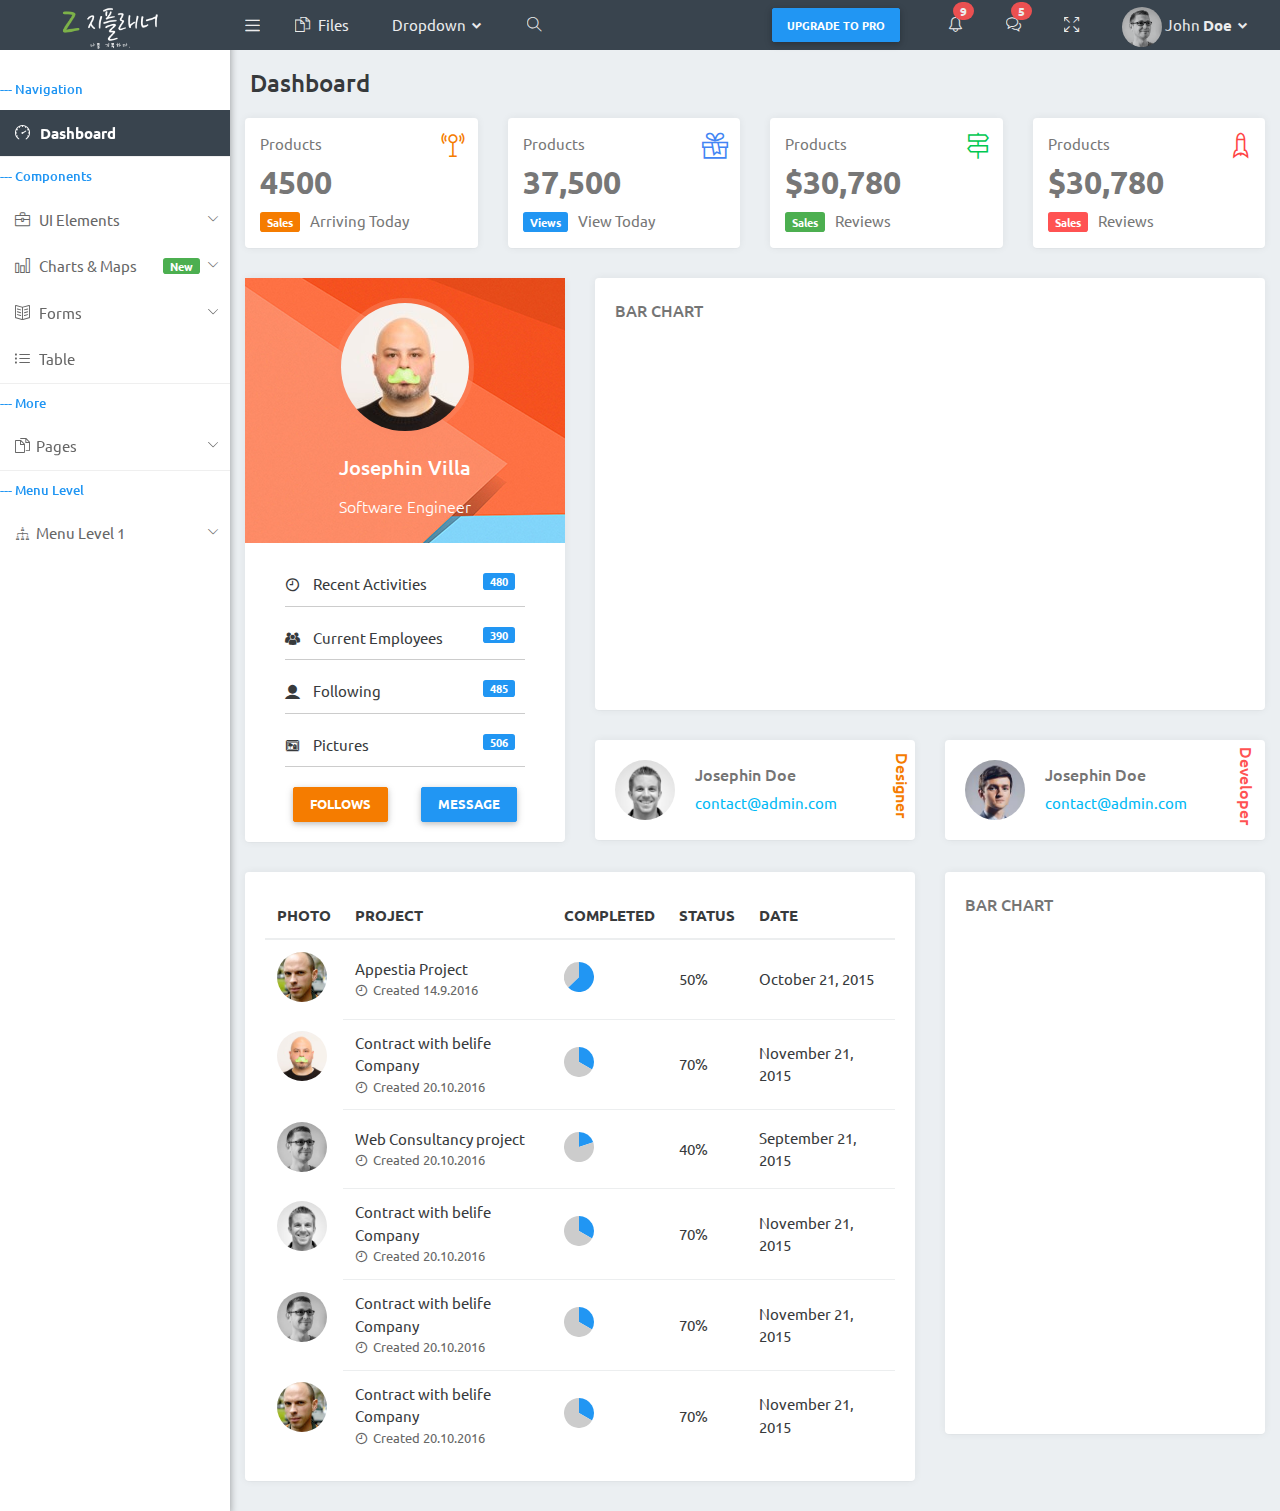
==== src/main/resources/templates/index.html @ 8bb3c3a3 "웹 템플릿 저장 및 자체 제작 로고 적용" ====
<!DOCTYPE html>
<html lang="en">

<head>
   <title>Z를래너</title>
   <!-- HTML5 Shim and Respond.js IE9 support of HTML5 elements and media queries -->
   <!-- WARNING: Respond.js doesn't work if you view the page via file:// -->
   <!--[if lt IE 9]>
     <script src="https://oss.maxcdn.com/libs/html5shiv/3.7.0/html5shiv.js"></script>
     <script src="https://oss.maxcdn.com/libs/respond.js/1.4.2/respond.min.js"></script>
     <![endif]-->

   <meta charset="utf-8">
   <meta http-equiv="X-UA-Compatible" content="IE=edge">
   <meta name="viewport" content="width=device-width, initial-scale=1, maximum-scale=1.0, user-scalable=no">
   <!-- Favicon icon -->
   <link rel="shortcut icon" href="assets/images/favicon.ico" type="image/x-icon">
   <link rel="icon" href="assets/images/favicon.ico" type="image/x-icon">

   <!-- Google font-->
   <link href="https://fonts.googleapis.com/css?family=Ubuntu:400,500,700" rel="stylesheet">

   <!-- themify -->
   <link rel="stylesheet" type="text/css" href="assets/icon/themify-icons/themify-icons.css">

   <!-- iconfont -->
   <link rel="stylesheet" type="text/css" href="assets/icon/icofont/css/icofont.css">

   <!-- simple line icon -->
   <link rel="stylesheet" type="text/css" href="assets/icon/simple-line-icons/css/simple-line-icons.css">

   <!-- Required Fremwork -->
   <link rel="stylesheet" type="text/css" href="assets/plugins/bootstrap/css/bootstrap.min.css">

   <!-- Chartlist chart css -->
   <link rel="stylesheet" href="assets/plugins/chartist/dist/chartist.css" type="text/css" media="all">

   <!-- Weather css -->
   <link href="assets/css/svg-weather.css" rel="stylesheet">


   <!-- Style.css -->
   <link rel="stylesheet" type="text/css" href="assets/css/main.css">

   <!-- Responsive.css-->
   <link rel="stylesheet" type="text/css" href="assets/css/responsive.css">

</head>

<body class="sidebar-mini fixed">
   <div class="loader-bg">
      <div class="loader-bar">
      </div>
   </div>
   <div class="wrapper">
      <!-- Navbar-->
      <header class="main-header-top hidden-print">
         <a href="index.html" class="logo"><img class="img-fluid able-logo" src="assets/images/logo_white.png" style="width:100px"alt="Theme-logo"></a>
         <nav class="navbar navbar-static-top">
            <!-- Sidebar toggle button-->
            <a href="#!" data-toggle="offcanvas" class="sidebar-toggle"></a>
            <ul class="top-nav lft-nav">
               <li>
                  <a href="#!" data-toggle="dropdown" role="button" aria-haspopup="true" aria-expanded="false" class="dropdown-toggle drop icon-circle drop-image">
                     <i class="ti-files"> </i><span> Files</span>
                  </a>
               </li>               
               <li class="dropdown">
                  <a href="#!" data-toggle="dropdown" role="button" aria-haspopup="true" aria-expanded="false" class="dropdown-toggle drop icon-circle drop-image">
                     <span>Dropdown </span><i class=" icofont icofont-simple-down"></i>
                  </a>
                  <ul class="dropdown-menu settings-menu">
                     <li><a href="#">List item 1</a></li>
                     <li><a href="#">List item 2</a></li>
                     <li><a href="#">List item 3</a></li>
                     <li><a href="#">List item 4</a></li>
                     <li><a href="#">List item 5</a></li>
                  </ul>
               </li>
               <li class="dropdown pc-rheader-submenu message-notification search-toggle">
                  <a href="#!" id="morphsearch-search" class="drop icon-circle txt-white">
                     <i class="ti-search"></i>
                  </a>
               </li>
            </ul>
            <!-- Navbar Right Menu-->
            <div class="navbar-custom-menu f-right">
              <div class="upgrade-button">
                <a href="#" class="icon-circle txt-white btn btn-sm btn-primary upgrade-button">
                    <span>Upgrade To Pro</span>
                </a>
              </div>

               <ul class="top-nav">
                  <!--Notification Menu-->
                    
                  <li class="dropdown notification-menu">
                     <a href="#!" data-toggle="dropdown" aria-expanded="false" class="dropdown-toggle">
                        <i class="icon-bell"></i>
                        <span class="badge badge-danger header-badge">9</span>
                     </a>
                     <ul class="dropdown-menu">
                        <li class="not-head">You have <b class="text-primary">4</b> new notifications.</li>
                        <li class="bell-notification">
                           <a href="javascript:;" class="media">
                              <span class="media-left media-icon">
                    <img class="img-circle" src="assets/images/avatar-1.png" alt="User Image">
                  </span>
                              <div class="media-body"><span class="block">Lisa sent you a mail</span><span class="text-muted block-time">2min ago</span></div>
                           </a>
                        </li>
                        <li class="bell-notification">
                           <a href="javascript:;" class="media">
                              <span class="media-left media-icon">
                    <img class="img-circle" src="assets/images/avatar-2.png" alt="User Image">
                  </span>
                              <div class="media-body"><span class="block">Server Not Working</span><span class="text-muted block-time">20min ago</span></div>
                           </a>
                        </li>
                        <li class="bell-notification">
                           <a href="javascript:;" class="media"><span class="media-left media-icon">
                    <img class="img-circle" src="assets/images/avatar-3.png" alt="User Image">
                  </span>
                                    <div class="media-body"><span class="block">Transaction xyz complete</span><span class="text-muted block-time">3 hours ago</span></div></a>
                        </li>
                        <li class="not-footer">
                           <a href="#!">See all notifications.</a>
                        </li>
                     </ul>
                  </li>
                  <!-- chat dropdown -->
                  <li class="pc-rheader-submenu ">
                     <a href="#!" class="drop icon-circle displayChatbox">
                        <i class="icon-bubbles"></i>
                        <span class="badge badge-danger header-badge">5</span>
                     </a>

                  </li>
                  <!-- window screen -->
                  <li class="pc-rheader-submenu">
                     <a href="#!" class="drop icon-circle" onclick="javascript:toggleFullScreen()">
                        <i class="icon-size-fullscreen"></i>
                     </a>

                  </li>
                  <!-- User Menu-->
                  <li class="dropdown">
                     <a href="#!" data-toggle="dropdown" role="button" aria-haspopup="true" aria-expanded="false" class="dropdown-toggle drop icon-circle drop-image">
                        <span><img class="img-circle " src="assets/images/avatar-1.png" style="width:40px;" alt="User Image"></span>
                        <span>John <b>Doe</b> <i class=" icofont icofont-simple-down"></i></span>

                     </a>
                     <ul class="dropdown-menu settings-menu">
                        <li><a href="#!"><i class="icon-settings"></i> Settings</a></li>
                        <li><a href="#"><i class="icon-user"></i> Profile</a></li>
                        <li><a href="#"><i class="icon-envelope-open"></i> My Messages</a></li>
                        <li class="p-0">
                           <div class="dropdown-divider m-0"></div>
                        </li>
                        <li><a href="#"><i class="icon-lock"></i> Lock Screen</a></li>
                        <li><a href="login1.html"><i class="icon-logout"></i> Logout</a></li>

                     </ul>
                  </li>
               </ul>

               <!-- search -->
               <div id="morphsearch" class="morphsearch">
                  <form class="morphsearch-form">

                     <input class="morphsearch-input" type="search" placeholder="Search..." />

                     <button class="morphsearch-submit" type="submit">Search</button>

                  </form>
                  <div class="morphsearch-content">
                     <div class="dummy-column">
                        <h2>People</h2>
                        <a class="dummy-media-object" href="#!">
                           <img class="round" src="http://0.gravatar.com/avatar/81b58502541f9445253f30497e53c280?s=50&d=identicon&r=G" alt="Sara Soueidan" />
                           <h3>Sara Soueidan</h3>
                        </a>

                        <a class="dummy-media-object" href="#!">
                           <img class="round" src="http://1.gravatar.com/avatar/9bc7250110c667cd35c0826059b81b75?s=50&d=identicon&r=G" alt="Shaun Dona" />
                           <h3>Shaun Dona</h3>
                        </a>
                     </div>
                     <div class="dummy-column">
                        <h2>Popular</h2>
                        <a class="dummy-media-object" href="#!">
                           <img src="assets/images/avatar-1.png" alt="PagePreloadingEffect" />
                           <h3>Page Preloading Effect</h3>
                        </a>

                        <a class="dummy-media-object" href="#!">
                           <img src="assets/images/avatar-1.png" alt="DraggableDualViewSlideshow" />
                           <h3>Draggable Dual-View Slideshow</h3>
                        </a>
                     </div>
                     <div class="dummy-column">
                        <h2>Recent</h2>
                        <a class="dummy-media-object" href="#!">
                           <img src="assets/images/avatar-1.png" alt="TooltipStylesInspiration" />
                           <h3>Tooltip Styles Inspiration</h3>
                        </a>
                        <a class="dummy-media-object" href="#!">
                           <img src="assets/images/avatar-1.png" alt="NotificationStyles" />
                           <h3>Notification Styles Inspiration</h3>
                        </a>
                     </div>
                  </div>
                  <!-- /morphsearch-content -->
                  <span class="morphsearch-close"><i class="icofont icofont-search-alt-1"></i></span>
               </div>
               <!-- search end -->
            </div>
         </nav>
      </header>
      <!-- Side-Nav-->
      <aside class="main-sidebar hidden-print ">
         <section class="sidebar" id="sidebar-scroll">
            <!-- Sidebar Menu-->
            <ul class="sidebar-menu">
                <li class="nav-level">--- Navigation</li>
                <li class="active treeview">
                    <a class="waves-effect waves-dark" href="index.html">
                        <i class="icon-speedometer"></i><span> Dashboard</span>
                    </a>                
                </li>
                <li class="nav-level">--- Components</li>
                <li class="treeview"><a class="waves-effect waves-dark" href="#!"><i class="icon-briefcase"></i><span> UI Elements</span><i class="icon-arrow-down"></i></a>
                    <ul class="treeview-menu">
                        <li><a class="waves-effect waves-dark" href="accordion.html"><i class="icon-arrow-right"></i> Accordion</a></li>
                        <li><a class="waves-effect waves-dark" href="button.html"><i class="icon-arrow-right"></i> Button</a></li>
                        <li><a class="waves-effect waves-dark" href="label-badge.html"><i class="icon-arrow-right"></i> Label Badge</a></li>
                        <li><a class="waves-effect waves-dark" href="bootstrap-ui.html"><i class="icon-arrow-right"></i> Grid system</a></li>
                        <li><a class="waves-effect waves-dark" href="box-shadow.html"><i class="icon-arrow-right"></i> Box Shadow</a></li>
                        <li><a class="waves-effect waves-dark" href="color.html"><i class="icon-arrow-right"></i> Color</a></li>
                        <li><a class="waves-effect waves-dark" href="light-box.html"><i class="icon-arrow-right"></i> Light Box</a></li>
                        <li><a class="waves-effect waves-dark" href="notification.html"><i class="icon-arrow-right"></i> Notification</a></li>
                        <li><a class="waves-effect waves-dark" href="panels-wells.html"><i class="icon-arrow-right"></i> Panels-Wells</a></li>
                        <li><a class="waves-effect waves-dark" href="tabs.html"><i class="icon-arrow-right"></i> Tabs</a></li>
                        <li><a class="waves-effect waves-dark" href="tooltips.html"><i class="icon-arrow-right"></i> Tooltips</a></li>
                        <li><a class="waves-effect waves-dark" href="typography.html"><i class="icon-arrow-right"></i> Typography</a></li>
                    </ul>
                </li>

                <li class="treeview"><a class="waves-effect waves-dark" href="#!"><i class="icon-chart"></i><span> Charts &amp; Maps</span><span class="label label-success menu-caption">New</span><i class="icon-arrow-down"></i></a>
                    <ul class="treeview-menu">
                        <li><a class="waves-effect waves-dark" href="float-chart.html"><i class="icon-arrow-right"></i> Float Charts</a></li>
                        <li><a class="waves-effect waves-dark" href="morris-chart.html"><i class="icon-arrow-right"></i> Morris Charts</a></li>
                    </ul>
                </li>

                <li class="treeview"><a class="waves-effect waves-dark" href="#!"><i class="icon-book-open"></i><span> Forms</span><i class="icon-arrow-down"></i></a>
                    <ul class="treeview-menu">
                        <li><a class="waves-effect waves-dark" href="form-elements-bootstrap.html"><i class="icon-arrow-right"></i> Form Elements Bootstrap</a></li>
                        
                        <li><a class="waves-effect waves-dark" href="form-elements-advance.html"><i class="icon-arrow-right"></i> Form Elements Advance</a></li>
                    </ul>
                </li>
                
                <li class="treeview">
                    <a class="waves-effect waves-dark" href="basic-table.html">
                        <i class="icon-list"></i><span> Table</span>
                    </a>                
                </li>


                <li class="nav-level">--- More</li>

                <li class="treeview"><a class="waves-effect waves-dark" href="#!"><i class="icon-docs"></i><span>Pages</span><i class="icon-arrow-down"></i></a>
                    <ul class="treeview-menu">
                        <li class="treeview"><a href="#!"><i class="icon-arrow-right"></i><span> Authentication</span><i class="icon-arrow-down"></i></a>
                            <ul class="treeview-menu">
                                <li><a class="waves-effect waves-dark" href="register1.html" target="_blank"><i class="icon-arrow-right"></i> Register 1</a></li>
                                
                                <li><a class="waves-effect waves-dark" href="login1.html" target="_blank"><i class="icon-arrow-right"></i><span> Login 1</span></a></li>
                                <li><a class="waves-effect waves-dark" href="forgot-password.html" target="_blank"><i class="icon-arrow-right"></i><span> Forgot Password</span></a></li>
                                
                            </ul>
                        </li>
                        
                        <li><a class="waves-effect waves-dark" href="404.html" target="_blank"><i class="icon-arrow-right"></i> Error 404</a></li>
                        <li><a class="waves-effect waves-dark" href="sample-page.html"><i class="icon-arrow-right"></i> Sample Page</a></li>
                        
                    </ul>
                </li>


                <li class="nav-level">--- Menu Level</li>

                <li class="treeview"><a class="waves-effect waves-dark" href="#!"><i class="icofont icofont-company"></i><span>Menu Level 1</span><i class="icon-arrow-down"></i></a>
                    <ul class="treeview-menu">
                        <li>
                            <a class="waves-effect waves-dark" href="#!">
                                <i class="icon-arrow-right"></i>
                                Level Two
                            </a>
                        </li>
                        <li class="treeview">
                            <a class="waves-effect waves-dark" href="#!">
                                <i class="icon-arrow-right"></i>
                                <span>Level Two</span>
                                <i class="icon-arrow-down"></i>
                            </a>
                            <ul class="treeview-menu">
                                <li>
                                    <a class="waves-effect waves-dark" href="#!">
                                        <i class="icon-arrow-right"></i>
                                        Level Three
                                    </a>
                                </li>
                                <li>
                                    <a class="waves-effect waves-dark" href="#!">
                                        <i class="icon-arrow-right"></i>
                                        <span>Level Three</span>
                                        <i class="icon-arrow-down"></i>
                                    </a>
                                    <ul class="treeview-menu">
                                        <li>
                                            <a class="waves-effect waves-dark" href="#!">
                                                <i class="icon-arrow-right"></i>
                                                Level Four
                                            </a>
                                        </li>
                                        <li>
                                            <a class="waves-effect waves-dark" href="#!">
                                                <i class="icon-arrow-right"></i>
                                                Level Four
                                            </a>
                                        </li>
                                    </ul>
                                </li>
                            </ul>
                        </li>
                    </ul>
                </li>
            </ul>
         </section>
      </aside>
      <!-- Sidebar chat start -->
      <div id="sidebar" class="p-fixed header-users showChat">
         <div class="had-container">
            <div class="card card_main header-users-main">
               <div class="card-content user-box">
                  <div class="md-group-add-on p-20">
                     <span class="md-add-on">
                                    <i class="icofont icofont-search-alt-2 chat-search"></i>
                                 </span>
                     <div class="md-input-wrapper">
                        <input type="text" class="md-form-control" name="username" id="search-friends">
                        <label>Search</label>
                     </div>

                  </div>
                  <div class="media friendlist-main">

                     <h6>Friend List</h6>

                  </div>
                  <div class="main-friend-list">
                     <div class="media friendlist-box" data-id="1" data-status="online" data-username="Josephin Doe" data-toggle="tooltip" data-placement="left" title="Josephin Doe">

                        <a class="media-left" href="#!">
                           <img class="media-object img-circle" src="assets/images/avatar-1.png" alt="Generic placeholder image">
                           <div class="live-status bg-success"></div>
                        </a>
                        <div class="media-body">
                           <div class="friend-header">Josephin Doe</div>
                           <span>20min ago</span>
                        </div>
                     </div>
                     <div class="media friendlist-box" data-id="3" data-status="online" data-username="Alice" data-toggle="tooltip" data-placement="left" title="Alice">
                        <a class="media-left" href="#!">
                           <img class="media-object img-circle" src="assets/images/avatar-2.png" alt="Generic placeholder image">
                           <div class="live-status bg-success"></div>
                        </a>
                        <div class="media-body">
                           <div class="friend-header">Alice</div>
                           <span>1 hour ago</span>
                        </div>
                     </div>
                     <div class="media friendlist-box" data-id="7" data-status="offline" data-username="Michael Scofield" data-toggle="tooltip" data-placement="left" title="Michael Scofield">
                        <a class="media-left" href="#!">
                           <img class="media-object img-circle" src="assets/images/avatar-3.png" alt="Generic placeholder image">
                           <div class="live-status bg-danger"></div>
                        </a>
                        <div class="media-body">
                           <div class="friend-header">Michael Scofield</div>
                           <span>3 hours ago</span>
                        </div>
                     </div>
                     <div class="media friendlist-box" data-id="5" data-status="online" data-username="Irina Shayk" data-toggle="tooltip" data-placement="left" title="Irina Shayk">
                        <a class="media-left" href="#!">
                           <img class="media-object img-circle" src="assets/images/avatar-4.png" alt="Generic placeholder image">
                           <div class="live-status bg-success"></div>
                        </a>
                        <div class="media-body">
                           <div class="friend-header">Irina Shayk</div>
                           <span>1 day ago</span>
                        </div>
                     </div>
                     <div class="media friendlist-box" data-id="6" data-status="offline" data-username="Sara Tancredi" data-toggle="tooltip" data-placement="left" title="Sara Tancredi">
                        <a class="media-left" href="#!">
                           <img class="media-object img-circle" src="assets/images/avatar-5.png" alt="Generic placeholder image">
                           <div class="live-status bg-danger"></div>
                        </a>
                        <div class="media-body">
                           <div class="friend-header">Sara Tancredi</div>
                           <span>2 days ago</span>
                        </div>
                     </div>
                     <div class="media friendlist-box" data-id="1" data-status="online" data-username="Josephin Doe" data-toggle="tooltip" data-placement="left" title="Josephin Doe">
                        <a class="media-left" href="#!">
                           <img class="media-object img-circle" src="assets/images/avatar-1.png" alt="Generic placeholder image">
                           <div class="live-status bg-success"></div>
                        </a>
                        <div class="media-body">
                           <div class="friend-header">Josephin Doe</div>
                           <span>20min ago</span>
                        </div>
                     </div>
                     <div class="media friendlist-box" data-id="3" data-status="online" data-username="Alice" data-toggle="tooltip" data-placement="left" title="Alice">
                        <a class="media-left" href="#!">
                           <img class="media-object img-circle" src="assets/images/avatar-2.png" alt="Generic placeholder image">
                           <div class="live-status bg-success"></div>
                        </a>
                        <div class="media-body">
                           <div class="friend-header">Alice</div>
                           <span>1 hour ago</span>
                        </div>
                     </div>
                     <div class="media friendlist-box" data-id="1" data-status="online" data-username="Josephin Doe" data-toggle="tooltip" data-placement="left" title="Josephin Doe">

                        <a class="media-left" href="#!">
                           <img class="media-object img-circle" src="assets/images/avatar-1.png" alt="Generic placeholder image">
                           <div class="live-status bg-success"></div>
                        </a>
                        <div class="media-body">
                           <div class="friend-header">Josephin Doe</div>
                           <span>20min ago</span>
                        </div>
                     </div>
                     <div class="media friendlist-box" data-id="3" data-status="online" data-username="Alice" data-toggle="tooltip" data-placement="left" title="Alice">
                        <a class="media-left" href="#!">
                           <img class="media-object img-circle" src="assets/images/avatar-2.png" alt="Generic placeholder image">
                           <div class="live-status bg-success"></div>
                        </a>
                        <div class="media-body">
                           <div class="friend-header">Alice</div>
                           <span>1 hour ago</span>
                        </div>
                     </div>
                     <div class="media friendlist-box" data-id="1" data-status="online" data-username="Josephin Doe" data-toggle="tooltip" data-placement="left" title="Josephin Doe">

                        <a class="media-left" href="#!">
                           <img class="media-object img-circle" src="assets/images/avatar-1.png" alt="Generic placeholder image">
                           <div class="live-status bg-success"></div>
                        </a>
                        <div class="media-body">
                           <div class="friend-header">Josephin Doe</div>
                           <span>20min ago</span>
                        </div>
                     </div>
                     <div class="media friendlist-box" data-id="3" data-status="online" data-username="Alice" data-toggle="tooltip" data-placement="left" title="Alice">
                        <a class="media-left" href="#!">
                           <img class="media-object img-circle" src="assets/images/avatar-2.png" alt="Generic placeholder image">
                           <div class="live-status bg-success"></div>
                        </a>
                        <div class="media-body">
                           <div class="friend-header">Alice</div>
                           <span>1 hour ago</span>
                        </div>
                     </div>
                     <div class="media friendlist-box" data-id="1" data-status="online" data-username="Josephin Doe" data-toggle="tooltip" data-placement="left" title="Josephin Doe">

                        <a class="media-left" href="#!">
                           <img class="media-object img-circle" src="assets/images/avatar-1.png" alt="Generic placeholder image">
                           <div class="live-status bg-success"></div>
                        </a>
                        <div class="media-body">
                           <div class="friend-header">Josephin Doe</div>
                           <span>20min ago</span>
                        </div>
                     </div>
                     <div class="media friendlist-box" data-id="1" data-status="online" data-username="Josephin Doe" data-toggle="tooltip" data-placement="left" title="Josephin Doe">

                        <a class="media-left" href="#!">
                           <img class="media-object img-circle" src="assets/images/avatar-1.png" alt="Generic placeholder image">
                           <div class="live-status bg-success"></div>
                        </a>
                        <div class="media-body">
                           <div class="friend-header">Josephin Doe</div>
                           <span>20min ago</span>
                        </div>
                     </div>
                     <div class="media friendlist-box" data-id="1" data-status="online" data-username="Josephin Doe" data-toggle="tooltip" data-placement="left" title="Josephin Doe">

                        <a class="media-left" href="#!">
                           <img class="media-object img-circle" src="assets/images/avatar-1.png" alt="Generic placeholder image">
                           <div class="live-status bg-success"></div>
                        </a>
                        <div class="media-body">
                           <div class="friend-header">Josephin Doe</div>
                           <span>20min ago</span>
                        </div>
                     </div>
                     <div class="media friendlist-box" data-id="1" data-status="online" data-username="Josephin Doe" data-toggle="tooltip" data-placement="left" title="Josephin Doe">

                        <a class="media-left" href="#!">
                           <img class="media-object img-circle" src="assets/images/avatar-1.png" alt="Generic placeholder image">
                           <div class="live-status bg-success"></div>
                        </a>
                        <div class="media-body">
                           <div class="friend-header">Josephin Doe</div>
                           <span>20min ago</span>
                        </div>
                     </div>
                  </div>
               </div>
            </div>
         </div>

      </div>
      <div class="showChat_inner">
         <div class="media chat-inner-header">
            <a class="back_chatBox">
               <i class="icofont icofont-rounded-left"></i> Josephin Doe
            </a>
         </div>
         <div class="media chat-messages">
            <a class="media-left photo-table" href="#!">
               <img class="media-object img-circle m-t-5" src="assets/images/avatar-1.png" alt="Generic placeholder image">
               <div class="live-status bg-success"></div>
            </a>
            <div class="media-body chat-menu-content">
               <div class="">
                  <p class="chat-cont">I'm just looking around. Will you tell me something about yourself?</p>
                  <p class="chat-time">8:20 a.m.</p>
               </div>
            </div>
         </div>
         <div class="media chat-messages">
            <div class="media-body chat-menu-reply">
               <div class="">
                  <p class="chat-cont">I'm just looking around. Will you tell me something about yourself?</p>
                  <p class="chat-time">8:20 a.m.</p>
               </div>
            </div>
            <div class="media-right photo-table">
               <a href="#!">
                  <img class="media-object img-circle m-t-5" src="assets/images/avatar-2.png" alt="Generic placeholder image">
                  <div class="live-status bg-success"></div>
               </a>
            </div>
         </div>
         <div class="media chat-reply-box">
            <div class="md-input-wrapper">
               <input type="text" class="md-form-control" id="inputEmail" name="inputEmail">
               <label>Share your thoughts</label>
               <span class="highlight"></span>
               <span class="bar"></span> <button type="button" class="chat-send waves-effect waves-light">
                     <i class="icofont icofont-location-arrow f-20 "></i>
                 </button>

               <button type="button" class="chat-send waves-effect waves-light">
                    <i class="icofont icofont-location-arrow f-20 "></i>
                </button>
            </div>

         </div>
      </div>
      <!-- Sidebar chat end-->
      <div class="content-wrapper">
         <!-- Container-fluid starts -->
         <!-- Main content starts -->
         <div class="container-fluid">
            <div class="row">
               <div class="main-header">
                  <h4>Dashboard</h4>
               </div>
            </div>
            <!-- 4-blocks row start -->
            <div class="row dashboard-header">
               <div class="col-lg-3 col-md-6">
                  <div class="card dashboard-product">
                     <span>Products</span>
                     <h2 class="dashboard-total-products">4500</h2>
                     <span class="label label-warning">Sales</span>Arriving Today
                     <div class="side-box">
                        <i class="ti-signal text-warning-color"></i>
                     </div>
                  </div>
               </div>
               <div class="col-lg-3 col-md-6">
                  <div class="card dashboard-product">
                     <span>Products</span>
                     <h2 class="dashboard-total-products">37,500</h2>
                     <span class="label label-primary">Views</span>View Today
                     <div class="side-box ">
                        <i class="ti-gift text-primary-color"></i>
                     </div>
                  </div>
               </div>
               <div class="col-lg-3 col-md-6">
                  <div class="card dashboard-product">
                     <span>Products</span>
                     <h2 class="dashboard-total-products">$<span>30,780</span></h2>
                     <span class="label label-success">Sales</span>Reviews
                     <div class="side-box">
                        <i class="ti-direction-alt text-success-color"></i>
                     </div>
                  </div>
               </div>
               <div class="col-lg-3 col-md-6">
                  <div class="card dashboard-product">
                     <span>Products</span>
                     <h2 class="dashboard-total-products">$<span>30,780</span></h2>
                     <span class="label label-danger">Sales</span>Reviews
                     <div class="side-box">
                        <i class="ti-rocket text-danger-color"></i>
                     </div>
                  </div>
               </div>
            </div>
            <!-- 4-blocks row end -->

            <!-- 1-3-block row start -->
            <div class="row">
               <div class="col-lg-4">
                  <div class="card">
                     <div class="user-block-2">
                        <img class="img-fluid" src="assets/images/widget/user-1.png" alt="user-header">
                        <h5>Josephin Villa</h5>
                        <h6>Software Engineer</h6>
                     </div>
                     <div class="card-block">
                        <div class="user-block-2-activities">
                           <div class="user-block-2-active">
                              <i class="icofont icofont-clock-time"></i> Recent Activities
                              <label class="label label-primary">480</label>
                           </div>
                        </div>
                        <div class="user-block-2-activities">
                           <div class="user-block-2-active">
                              <i class="icofont icofont-users"></i> Current Employees
                              <label class="label label-primary">390</label>
                           </div>
                        </div>

                        <div class="user-block-2-activities">
                           <div class="user-block-2-active">
                              <i class="icofont icofont-ui-user"></i> Following
                              <label class="label label-primary">485</label>
                           </div>

                        </div>
                        <div class="user-block-2-activities">
                           <div class="user-block-2-active">
                              <i class="icofont icofont-picture"></i> Pictures
                              <label class="label label-primary">506</label>
                           </div>
                        </div>
                        <div class="text-center">
                           <button type="button" class="btn btn-warning waves-effect waves-light text-uppercase m-r-30">
                                    Follows
                                </button>
                           <button type="button" class="btn btn-primary waves-effect waves-light text-uppercase">
                                    Message
                                </button>
                        </div>
                     </div>
                  </div>
               </div>
               <div class="col-lg-8">
                  <div class="card">
                     <div class="card-header">
                        <h5 class="card-header-text">Bar chart</h5>
                     </div>
                     <div class="card-block">
                        <div id="barchart" style="min-width: 250px; height: 330px; margin: 0 auto"></div>
                     </div>
                  </div>
               </div>
               <div class="col-xl-4 col-lg-12 grid-item">
                  <div class="card">
                     <div class="card-block horizontal-card-img d-flex">
                        <img class="media-object img-circle" src="assets/images/avatar-3.png" alt="Generic placeholder image">
                        <div class="d-inlineblock  p-l-20">
                          <h6>Josephin Doe</h6>
                          <a href="#">contact@admin.com</a>
                       </div>
                        <h6 class="txt-warning rotate-txt">Designer</h6>
                     </div>
                  </div>
               </div>
               <div class="col-xl-4 col-lg-12 grid-item">
                  <div class="card">
                     <div class="card-block horizontal-card-img d-flex">
                        <img class="media-object img-circle" src="assets/images/lockscreen.png" alt="Generic placeholder image">
                        <div class="d-inlineblock  p-l-20">
                          <h6>Josephin Doe</h6>
                          <a href="#">contact@admin.com</a>
                       </div>
                        <h6 class="txt-danger rotate-txt">Developer</h6>
                     </div>
                  </div>
               </div>
            </div>
            <!-- 1-3-block row end -->

            <!-- 2-1 block start -->
            <div class="row">
               <div class="col-xl-8 col-lg-12">
                  <div class="card">
                     <div class="card-block">
                        <div class="table-responsive">
                           <table class="table m-b-0 photo-table">
                              <thead>
                                 <tr class="text-uppercase">
                                    <th>Photo</th>
                                    <th>Project</th>
                                    <th>Completed</th>
                                    <th>Status</th>
                                    <th>Date</th>
                                 </tr>
                              </thead>
                              <tbody>
                                 <tr>
                                    <th>
                                       <img class="img-fluid img-circle" src="assets/images/avatar-2.png" alt="User">
                                    </th>
                                    <td>Appestia Project
                                       <p><i class="icofont icofont-clock-time"></i>Created 14.9.2016</p>
                                    </td>
                                    <td>
                                       <span class="pie" style="display: none;">226,134</span><svg class="peity" height="30" width="30"><path d="M 15.000000000000002 0 A 15 15 0 1 1 4.209902994920235 25.41987555688496 L 15 15" fill="#2196F3"></path><path d="M 4.209902994920235 25.41987555688496 A 15 15 0 0 1 14.999999999999996 0 L 15 15" fill="#ccc"></path></svg>
                                    </td>
                                    <td>50%</td>
                                    <td>October 21, 2015</td>
                                 </tr>
                                 <tr>
                                    <th>
                                       <img class="img-fluid img-circle" src="assets/images/avatar-4.png" alt="User">
                                    </th>
                                    <td>Contract with belife Company
                                       <p><i class="icofont icofont-clock-time"></i>Created 20.10.2016</p>
                                    </td>
                                    <td>
                                       <span class="pie" style="display: none;">0.52/1.561</span><svg class="peity" height="30" width="30"><path d="M 15.000000000000002 0 A 15 15 0 0 1 28.00043211809656 22.482564048691025 L 15 15" fill="#2196F3"></path><path d="M 28.00043211809656 22.482564048691025 A 15 15 0 1 1 14.999999999999996 0 L 15 15" fill="#ccc"></path></svg>
                                    </td>
                                    <td>70%</td>
                                    <td>November 21, 2015</td>
                                 </tr>
                                 <tr>
                                    <th>
                                       <img class="img-fluid img-circle" src="assets/images/avatar-1.png" alt="User">
                                    </th>
                                    <td>Web Consultancy project
                                       <p><i class="icofont icofont-clock-time"></i>Created 20.10.2016</p>
                                    </td>
                                    <td>
                                       <span class="pie" style="display: none;">1,4</span><svg class="peity" height="30" width="30"><path d="M 15.000000000000002 0 A 15 15 0 0 1 29.265847744427305 10.36474508437579 L 15 15" fill="#2196F3"></path><path d="M 29.265847744427305 10.36474508437579 A 15 15 0 1 1 14.999999999999996 0 L 15 15" fill="#ccc"></path></svg>
                                    </td>
                                    <td>40%</td>
                                    <td>September 21, 2015</td>
                                 </tr>
                                 <tr>
                                    <th>
                                       <img class="img-fluid img-circle" src="assets/images/avatar-3.png" alt="User">
                                    </th>
                                    <td>Contract with belife Company
                                       <p><i class="icofont icofont-clock-time"></i>Created 20.10.2016</p>
                                    </td>
                                    <td>
                                       <span class="pie" style="display: none;">0.52/1.561</span><svg class="peity" height="30" width="30"><path d="M 15.000000000000002 0 A 15 15 0 0 1 28.00043211809656 22.482564048691025 L 15 15" fill="#2196F3"></path><path d="M 28.00043211809656 22.482564048691025 A 15 15 0 1 1 14.999999999999996 0 L 15 15" fill="#ccc"></path></svg>
                                    </td>
                                    <td>70%</td>
                                    <td>November 21, 2015</td>
                                 </tr>
                                 <tr>
                                    <th>
                                       <img class="img-fluid img-circle" src="assets/images/avatar-1.png" alt="User">
                                    </th>
                                    <td>Contract with belife Company
                                       <p><i class="icofont icofont-clock-time"></i>Created 20.10.2016</p>
                                    </td>
                                    <td>
                                       <span class="pie" style="display: none;">0.52/1.561</span><svg class="peity" height="30" width="30"><path d="M 15.000000000000002 0 A 15 15 0 0 1 28.00043211809656 22.482564048691025 L 15 15" fill="#2196F3"></path><path d="M 28.00043211809656 22.482564048691025 A 15 15 0 1 1 14.999999999999996 0 L 15 15" fill="#ccc"></path></svg>
                                    </td>
                                    <td>70%</td>
                                    <td>November 21, 2015</td>
                                 </tr>
                                 <tr>
                                    <th>
                                       <img class="img-fluid img-circle" src="assets/images/avatar-2.png" alt="User">
                                    </th>
                                    <td>Contract with belife Company
                                       <p><i class="icofont icofont-clock-time"></i>Created 20.10.2016</p>
                                    </td>
                                    <td>
                                       <span class="pie" style="display: none;">0.52/1.561</span><svg class="peity" height="30" width="30"><path d="M 15.000000000000002 0 A 15 15 0 0 1 28.00043211809656 22.482564048691025 L 15 15" fill="#2196F3"></path><path d="M 28.00043211809656 22.482564048691025 A 15 15 0 1 1 14.999999999999996 0 L 15 15" fill="#ccc"></path></svg>
                                    </td>
                                    <td>70%</td>
                                    <td>November 21, 2015</td>
                                 </tr>

                              </tbody>
                           </table>
                        </div>
                     </div>
                  </div>
               </div>
               <div class="col-xl-4 col-lg-12">
                  <div class="card">
                     <div class="card-header">
                        <h5 class="card-header-text">Bar chart</h5>
                     </div>
                     <div class="card-block">
                        <div id="piechart" style="min-width: 250px; height: 460px; margin: 0 auto"></div>
                     </div>
                  </div>
               </div>
            </div>
            <!-- 2-1 block end -->
         </div>
         <!-- Main content ends -->
         <!-- Container-fluid ends -->
         <div class="fixed-button">
            <a href="#!" class="btn btn-md btn-primary">
              <i class="fa fa-shopping-cart" aria-hidden="true"></i> Upgrade To Pro
            </a>
         </div>
      </div>
   </div>


   <!-- Warning Section Starts -->
   <!-- Older IE warning message -->
   <!--[if lt IE 9]>
      <div class="ie-warning">
          <h1>Warning!!</h1>
          <p>You are using an outdated version of Internet Explorer, please upgrade <br/>to any of the following web browsers to access this website.</p>
          <div class="iew-container">
              <ul class="iew-download">
                  <li>
                      <a href="http://www.google.com/chrome/">
                          <img src="assets/images/browser/chrome.png" alt="Chrome">
                          <div>Chrome</div>
                      </a>
                  </li>
                  <li>
                      <a href="https://www.mozilla.org/en-US/firefox/new/">
                          <img src="assets/images/browser/firefox.png" alt="Firefox">
                          <div>Firefox</div>
                      </a>
                  </li>
                  <li>
                      <a href="http://www.opera.com">
                          <img src="assets/images/browser/opera.png" alt="Opera">
                          <div>Opera</div>
                      </a>
                  </li>
                  <li>
                      <a href="https://www.apple.com/safari/">
                          <img src="assets/images/browser/safari.png" alt="Safari">
                          <div>Safari</div>
                      </a>
                  </li>
                  <li>
                      <a href="http://windows.microsoft.com/en-us/internet-explorer/download-ie">
                          <img src="assets/images/browser/ie.png" alt="">
                          <div>IE (9 & above)</div>
                      </a>
                  </li>
              </ul>
          </div>
          <p>Sorry for the inconvenience!</p>
      </div>
      <![endif]-->
   <!-- Warning Section Ends -->

   <!-- Required Jqurey -->
   <script src="assets/plugins/Jquery/dist/jquery.min.js"></script>
   <script src="assets/plugins/jquery-ui/jquery-ui.min.js"></script>
   <script src="assets/plugins/tether/dist/js/tether.min.js"></script>

   <!-- Required Fremwork -->
   <script src="assets/plugins/bootstrap/js/bootstrap.min.js"></script>

   <!-- Scrollbar JS-->
   <script src="assets/plugins/jquery-slimscroll/jquery.slimscroll.js"></script>
   <script src="assets/plugins/jquery.nicescroll/jquery.nicescroll.min.js"></script>

   <!--classic JS-->
   <script src="assets/plugins/classie/classie.js"></script>

   <!-- notification -->
   <script src="assets/plugins/notification/js/bootstrap-growl.min.js"></script>

   <!-- Sparkline charts -->
   <script src="assets/plugins/jquery-sparkline/dist/jquery.sparkline.js"></script>

   <!-- Counter js  -->
   <script src="assets/plugins/waypoints/jquery.waypoints.min.js"></script>
   <script src="assets/plugins/countdown/js/jquery.counterup.js"></script>

   <!-- Echart js -->
   <script src="assets/plugins/charts/echarts/js/echarts-all.js"></script>

   <script src="https://code.highcharts.com/highcharts.js"></script>
   <script src="https://code.highcharts.com/modules/exporting.js"></script>
   <script src="https://code.highcharts.com/highcharts-3d.js"></script>

   <!-- custom js -->
   <script type="text/javascript" src="assets/js/main.min.js"></script>
   <script type="text/javascript" src="assets/pages/dashboard.js"></script>
   <script type="text/javascript" src="assets/pages/elements.js"></script>
   <script src="assets/js/menu.min.js"></script>
<script>
var $window = $(window);
var nav = $('.fixed-button');
$window.scroll(function(){
    if ($window.scrollTop() >= 200) {
       nav.addClass('active');
    }
    else {
       nav.removeClass('active');
    }
});
</script>

</body>

</html>
---- src/main/resources/templates/assets/icon/themify-icons/themify-icons.css ----
@font-face {
	font-family: 'themify';
	src:url('fonts/themify.eot?-fvbane');
	src:url('fonts/themify.eot?#iefix-fvbane') format('embedded-opentype'),
		url('fonts/themify.woff?-fvbane') format('woff'),
		url('fonts/themify.ttf?-fvbane') format('truetype'),
		url('fonts/themify.svg?-fvbane#themify') format('svg');
	font-weight: normal;
	font-style: normal;
}

[class^="ti-"], [class*=" ti-"] {
	font-family: 'themify';
	speak: none;
	font-style: normal;
	font-weight: normal;
	font-variant: normal;
	text-transform: none;
	line-height: 1;

	/* Better Font Rendering =========== */
	-webkit-font-smoothing: antialiased;
	-moz-osx-font-smoothing: grayscale;
}

.ti-wand:before {
	content: "\e600";
}
.ti-volume:before {
	content: "\e601";
}
.ti-user:before {
	content: "\e602";
}
.ti-unlock:before {
	content: "\e603";
}
.ti-unlink:before {
	content: "\e604";
}
.ti-trash:before {
	content: "\e605";
}
.ti-thought:before {
	content: "\e606";
}
.ti-target:before {
	content: "\e607";
}
.ti-tag:before {
	content: "\e608";
}
.ti-tablet:before {
	content: "\e609";
}
.ti-star:before {
	content: "\e60a";
}
.ti-spray:before {
	content: "\e60b";
}
.ti-signal:before {
	content: "\e60c";
}
.ti-shopping-cart:before {
	content: "\e60d";
}
.ti-shopping-cart-full:before {
	content: "\e60e";
}
.ti-settings:before {
	content: "\e60f";
}
.ti-search:before {
	content: "\e610";
}
.ti-zoom-in:before {
	content: "\e611";
}
.ti-zoom-out:before {
	content: "\e612";
}
.ti-cut:before {
	content: "\e613";
}
.ti-ruler:before {
	content: "\e614";
}
.ti-ruler-pencil:before {
	content: "\e615";
}
.ti-ruler-alt:before {
	content: "\e616";
}
.ti-bookmark:before {
	content: "\e617";
}
.ti-bookmark-alt:before {
	content: "\e618";
}
.ti-reload:before {
	content: "\e619";
}
.ti-plus:before {
	content: "\e61a";
}
.ti-pin:before {
	content: "\e61b";
}
.ti-pencil:before {
	content: "\e61c";
}
.ti-pencil-alt:before {
	content: "\e61d";
}
.ti-paint-roller:before {
	content: "\e61e";
}
.ti-paint-bucket:before {
	content: "\e61f";
}
.ti-na:before {
	content: "\e620";
}
.ti-mobile:before {
	content: "\e621";
}
.ti-minus:before {
	content: "\e622";
}
.ti-medall:before {
	content: "\e623";
}
.ti-medall-alt:before {
	content: "\e624";
}
.ti-marker:before {
	content: "\e625";
}
.ti-marker-alt:before {
	content: "\e626";
}
.ti-arrow-up:before {
	content: "\e627";
}
.ti-arrow-right:before {
	content: "\e628";
}
.ti-arrow-left:before {
	content: "\e629";
}
.ti-arrow-down:before {
	content: "\e62a";
}
.ti-lock:before {
	content: "\e62b";
}
.ti-location-arrow:before {
	content: "\e62c";
}
.ti-link:before {
	content: "\e62d";
}
.ti-layout:before {
	content: "\e62e";
}
.ti-layers:before {
	content: "\e62f";
}
.ti-layers-alt:before {
	content: "\e630";
}
.ti-key:before {
	content: "\e631";
}
.ti-import:before {
	content: "\e632";
}
.ti-image:before {
	content: "\e633";
}
.ti-heart:before {
	content: "\e634";
}
.ti-heart-broken:before {
	content: "\e635";
}
.ti-hand-stop:before {
	content: "\e636";
}
.ti-hand-open:before {
	content: "\e637";
}
.ti-hand-drag:before {
	content: "\e638";
}
.ti-folder:before {
	content: "\e639";
}
.ti-flag:before {
	content: "\e63a";
}
.ti-flag-alt:before {
	content: "\e63b";
}
.ti-flag-alt-2:before {
	content: "\e63c";
}
.ti-eye:before {
	content: "\e63d";
}
.ti-export:before {
	content: "\e63e";
}
.ti-exchange-vertical:before {
	content: "\e63f";
}
.ti-desktop:before {
	content: "\e640";
}
.ti-cup:before {
	content: "\e641";
}
.ti-crown:before {
	content: "\e642";
}
.ti-comments:before {
	content: "\e643";
}
.ti-comment:before {
	content: "\e644";
}
.ti-comment-alt:before {
	content: "\e645";
}
.ti-close:before {
	content: "\e646";
}
.ti-clip:before {
	content: "\e647";
}
.ti-angle-up:before {
	content: "\e648";
}
.ti-angle-right:before {
	content: "\e649";
}
.ti-angle-left:before {
	content: "\e64a";
}
.ti-angle-down:before {
	content: "\e64b";
}
.ti-check:before {
	content: "\e64c";
}
.ti-check-box:before {
	content: "\e64d";
}
.ti-camera:before {
	content: "\e64e";
}
.ti-announcement:before {
	content: "\e64f";
}
.ti-brush:before {
	content: "\e650";
}
.ti-briefcase:before {
	content: "\e651";
}
.ti-bolt:before {
	content: "\e652";
}
.ti-bolt-alt:before {
	content: "\e653";
}
.ti-blackboard:before {
	content: "\e654";
}
.ti-bag:before {
	content: "\e655";
}
.ti-move:before {
	content: "\e656";
}
.ti-arrows-vertical:before {
	content: "\e657";
}
.ti-arrows-horizontal:before {
	content: "\e658";
}
.ti-fullscreen:before {
	content: "\e659";
}
.ti-arrow-top-right:before {
	content: "\e65a";
}
.ti-arrow-top-left:before {
	content: "\e65b";
}
.ti-arrow-circle-up:before {
	content: "\e65c";
}
.ti-arrow-circle-right:before {
	content: "\e65d";
}
.ti-arrow-circle-left:before {
	content: "\e65e";
}
.ti-arrow-circle-down:before {
	content: "\e65f";
}
.ti-angle-double-up:before {
	content: "\e660";
}
.ti-angle-double-right:before {
	content: "\e661";
}
.ti-angle-double-left:before {
	content: "\e662";
}
.ti-angle-double-down:before {
	content: "\e663";
}
.ti-zip:before {
	content: "\e664";
}
.ti-world:before {
	content: "\e665";
}
.ti-wheelchair:before {
	content: "\e666";
}
.ti-view-list:before {
	content: "\e667";
}
.ti-view-list-alt:before {
	content: "\e668";
}
.ti-view-grid:before {
	content: "\e669";
}
.ti-uppercase:before {
	content: "\e66a";
}
.ti-upload:before {
	content: "\e66b";
}
.ti-underline:before {
	content: "\e66c";
}
.ti-truck:before {
	content: "\e66d";
}
.ti-timer:before {
	content: "\e66e";
}
.ti-ticket:before {
	content: "\e66f";
}
.ti-thumb-up:before {
	content: "\e670";
}
.ti-thumb-down:before {
	content: "\e671";
}
.ti-text:before {
	content: "\e672";
}
.ti-stats-up:before {
	content: "\e673";
}
.ti-stats-down:before {
	content: "\e674";
}
.ti-split-v:before {
	content: "\e675";
}
.ti-split-h:before {
	content: "\e676";
}
.ti-smallcap:before {
	content: "\e677";
}
.ti-shine:before {
	content: "\e678";
}
.ti-shift-right:before {
	content: "\e679";
}
.ti-shift-left:before {
	content: "\e67a";
}
.ti-shield:before {
	content: "\e67b";
}
.ti-notepad:before {
	content: "\e67c";
}
.ti-server:before {
	content: "\e67d";
}
.ti-quote-right:before {
	content: "\e67e";
}
.ti-quote-left:before {
	content: "\e67f";
}
.ti-pulse:before {
	content: "\e680";
}
.ti-printer:before {
	content: "\e681";
}
.ti-power-off:before {
	content: "\e682";
}
.ti-plug:before {
	content: "\e683";
}
.ti-pie-chart:before {
	content: "\e684";
}
.ti-paragraph:before {
	content: "\e685";
}
.ti-panel:before {
	content: "\e686";
}
.ti-package:before {
	content: "\e687";
}
.ti-music:before {
	content: "\e688";
}
.ti-music-alt:before {
	content: "\e689";
}
.ti-mouse:before {
	content: "\e68a";
}
.ti-mouse-alt:before {
	content: "\e68b";
}
.ti-money:before {
	content: "\e68c";
}
.ti-microphone:before {
	content: "\e68d";
}
.ti-menu:before {
	content: "\e68e";
}
.ti-menu-alt:before {
	content: "\e68f";
}
.ti-map:before {
	content: "\e690";
}
.ti-map-alt:before {
	content: "\e691";
}
.ti-loop:before {
	content: "\e692";
}
.ti-location-pin:before {
	content: "\e693";
}
.ti-list:before {
	content: "\e694";
}
.ti-light-bulb:before {
	content: "\e695";
}
.ti-Italic:before {
	content: "\e696";
}
.ti-info:before {
	content: "\e697";
}
.ti-infinite:before {
	content: "\e698";
}
.ti-id-badge:before {
	content: "\e699";
}
.ti-hummer:before {
	content: "\e69a";
}
.ti-home:before {
	content: "\e69b";
}
.ti-help:before {
	content: "\e69c";
}
.ti-headphone:before {
	content: "\e69d";
}
.ti-harddrives:before {
	content: "\e69e";
}
.ti-harddrive:before {
	content: "\e69f";
}
.ti-gift:before {
	content: "\e6a0";
}
.ti-game:before {
	content: "\e6a1";
}
.ti-filter:before {
	content: "\e6a2";
}
.ti-files:before {
	content: "\e6a3";
}
.ti-file:before {
	content: "\e6a4";
}
.ti-eraser:before {
	content: "\e6a5";
}
.ti-envelope:before {
	content: "\e6a6";
}
.ti-download:before {
	content: "\e6a7";
}
.ti-direction:before {
	content: "\e6a8";
}
.ti-direction-alt:before {
	content: "\e6a9";
}
.ti-dashboard:before {
	content: "\e6aa";
}
.ti-control-stop:before {
	content: "\e6ab";
}
.ti-control-shuffle:before {
	content: "\e6ac";
}
.ti-control-play:before {
	content: "\e6ad";
}
.ti-control-pause:before {
	content: "\e6ae";
}
.ti-control-forward:before {
	content: "\e6af";
}
.ti-control-backward:before {
	content: "\e6b0";
}
.ti-cloud:before {
	content: "\e6b1";
}
.ti-cloud-up:before {
	content: "\e6b2";
}
.ti-cloud-down:before {
	content: "\e6b3";
}
.ti-clipboard:before {
	content: "\e6b4";
}
.ti-car:before {
	content: "\e6b5";
}
.ti-calendar:before {
	content: "\e6b6";
}
.ti-book:before {
	content: "\e6b7";
}
.ti-bell:before {
	content: "\e6b8";
}
.ti-basketball:before {
	content: "\e6b9";
}
.ti-bar-chart:before {
	content: "\e6ba";
}
.ti-bar-chart-alt:before {
	content: "\e6bb";
}
.ti-back-right:before {
	content: "\e6bc";
}
.ti-back-left:before {
	content: "\e6bd";
}
.ti-arrows-corner:before {
	content: "\e6be";
}
.ti-archive:before {
	content: "\e6bf";
}
.ti-anchor:before {
	content: "\e6c0";
}
.ti-align-right:before {
	content: "\e6c1";
}
.ti-align-left:before {
	content: "\e6c2";
}
.ti-align-justify:before {
	content: "\e6c3";
}
.ti-align-center:before {
	content: "\e6c4";
}
.ti-alert:before {
	content: "\e6c5";
}
.ti-alarm-clock:before {
	content: "\e6c6";
}
.ti-agenda:before {
	content: "\e6c7";
}
.ti-write:before {
	content: "\e6c8";
}
.ti-window:before {
	content: "\e6c9";
}
.ti-widgetized:before {
	content: "\e6ca";
}
.ti-widget:before {
	content: "\e6cb";
}
.ti-widget-alt:before {
	content: "\e6cc";
}
.ti-wallet:before {
	content: "\e6cd";
}
.ti-video-clapper:before {
	content: "\e6ce";
}
.ti-video-camera:before {
	content: "\e6cf";
}
.ti-vector:before {
	content: "\e6d0";
}
.ti-themify-logo:before {
	content: "\e6d1";
}
.ti-themify-favicon:before {
	content: "\e6d2";
}
.ti-themify-favicon-alt:before {
	content: "\e6d3";
}
.ti-support:before {
	content: "\e6d4";
}
.ti-stamp:before {
	content: "\e6d5";
}
.ti-split-v-alt:before {
	content: "\e6d6";
}
.ti-slice:before {
	content: "\e6d7";
}
.ti-shortcode:before {
	content: "\e6d8";
}
.ti-shift-right-alt:before {
	content: "\e6d9";
}
.ti-shift-left-alt:before {
	content: "\e6da";
}
.ti-ruler-alt-2:before {
	content: "\e6db";
}
.ti-receipt:before {
	content: "\e6dc";
}
.ti-pin2:before {
	content: "\e6dd";
}
.ti-pin-alt:before {
	content: "\e6de";
}
.ti-pencil-alt2:before {
	content: "\e6df";
}
.ti-palette:before {
	content: "\e6e0";
}
.ti-more:before {
	content: "\e6e1";
}
.ti-more-alt:before {
	content: "\e6e2";
}
.ti-microphone-alt:before {
	content: "\e6e3";
}
.ti-magnet:before {
	content: "\e6e4";
}
.ti-line-double:before {
	content: "\e6e5";
}
.ti-line-dotted:before {
	content: "\e6e6";
}
.ti-line-dashed:before {
	content: "\e6e7";
}
.ti-layout-width-full:before {
	content: "\e6e8";
}
.ti-layout-width-default:before {
	content: "\e6e9";
}
.ti-layout-width-default-alt:before {
	content: "\e6ea";
}
.ti-layout-tab:before {
	content: "\e6eb";
}
.ti-layout-tab-window:before {
	content: "\e6ec";
}
.ti-layout-tab-v:before {
	content: "\e6ed";
}
.ti-layout-tab-min:before {
	content: "\e6ee";
}
.ti-layout-slider:before {
	content: "\e6ef";
}
.ti-layout-slider-alt:before {
	content: "\e6f0";
}
.ti-layout-sidebar-right:before {
	content: "\e6f1";
}
.ti-layout-sidebar-none:before {
	content: "\e6f2";
}
.ti-layout-sidebar-left:before {
	content: "\e6f3";
}
.ti-layout-placeholder:before {
	content: "\e6f4";
}
.ti-layout-menu:before {
	content: "\e6f5";
}
.ti-layout-menu-v:before {
	content: "\e6f6";
}
.ti-layout-menu-separated:before {
	content: "\e6f7";
}
.ti-layout-menu-full:before {
	content: "\e6f8";
}
.ti-layout-media-right-alt:before {
	content: "\e6f9";
}
.ti-layout-media-right:before {
	content: "\e6fa";
}
.ti-layout-media-overlay:before {
	content: "\e6fb";
}
.ti-layout-media-overlay-alt:before {
	content: "\e6fc";
}
.ti-layout-media-overlay-alt-2:before {
	content: "\e6fd";
}
.ti-layout-media-left-alt:before {
	content: "\e6fe";
}
.ti-layout-media-left:before {
	content: "\e6ff";
}
.ti-layout-media-center-alt:before {
	content: "\e700";
}
.ti-layout-media-center:before {
	content: "\e701";
}
.ti-layout-list-thumb:before {
	content: "\e702";
}
.ti-layout-list-thumb-alt:before {
	content: "\e703";
}
.ti-layout-list-post:before {
	content: "\e704";
}
.ti-layout-list-large-image:before {
	content: "\e705";
}
.ti-layout-line-solid:before {
	content: "\e706";
}
.ti-layout-grid4:before {
	content: "\e707";
}
.ti-layout-grid3:before {
	content: "\e708";
}
.ti-layout-grid2:before {
	content: "\e709";
}
.ti-layout-grid2-thumb:before {
	content: "\e70a";
}
.ti-layout-cta-right:before {
	content: "\e70b";
}
.ti-layout-cta-left:before {
	content: "\e70c";
}
.ti-layout-cta-center:before {
	content: "\e70d";
}
.ti-layout-cta-btn-right:before {
	content: "\e70e";
}
.ti-layout-cta-btn-left:before {
	content: "\e70f";
}
.ti-layout-column4:before {
	content: "\e710";
}
.ti-layout-column3:before {
	content: "\e711";
}
.ti-layout-column2:before {
	content: "\e712";
}
.ti-layout-accordion-separated:before {
	content: "\e713";
}
.ti-layout-accordion-merged:before {
	content: "\e714";
}
.ti-layout-accordion-list:before {
	content: "\e715";
}
.ti-ink-pen:before {
	content: "\e716";
}
.ti-info-alt:before {
	content: "\e717";
}
.ti-help-alt:before {
	content: "\e718";
}
.ti-headphone-alt:before {
	content: "\e719";
}
.ti-hand-point-up:before {
	content: "\e71a";
}
.ti-hand-point-right:before {
	content: "\e71b";
}
.ti-hand-point-left:before {
	content: "\e71c";
}
.ti-hand-point-down:before {
	content: "\e71d";
}
.ti-gallery:before {
	content: "\e71e";
}
.ti-face-smile:before {
	content: "\e71f";
}
.ti-face-sad:before {
	content: "\e720";
}
.ti-credit-card:before {
	content: "\e721";
}
.ti-control-skip-forward:before {
	content: "\e722";
}
.ti-control-skip-backward:before {
	content: "\e723";
}
.ti-control-record:before {
	content: "\e724";
}
.ti-control-eject:before {
	content: "\e725";
}
.ti-comments-smiley:before {
	content: "\e726";
}
.ti-brush-alt:before {
	content: "\e727";
}
.ti-youtube:before {
	content: "\e728";
}
.ti-vimeo:before {
	content: "\e729";
}
.ti-twitter:before {
	content: "\e72a";
}
.ti-time:before {
	content: "\e72b";
}
.ti-tumblr:before {
	content: "\e72c";
}
.ti-skype:before {
	content: "\e72d";
}
.ti-share:before {
	content: "\e72e";
}
.ti-share-alt:before {
	content: "\e72f";
}
.ti-rocket:before {
	content: "\e730";
}
.ti-pinterest:before {
	content: "\e731";
}
.ti-new-window:before {
	content: "\e732";
}
.ti-microsoft:before {
	content: "\e733";
}
.ti-list-ol:before {
	content: "\e734";
}
.ti-linkedin:before {
	content: "\e735";
}
.ti-layout-sidebar-2:before {
	content: "\e736";
}
.ti-layout-grid4-alt:before {
	content: "\e737";
}
.ti-layout-grid3-alt:before {
	content: "\e738";
}
.ti-layout-grid2-alt:before {
	content: "\e739";
}
.ti-layout-column4-alt:before {
	content: "\e73a";
}
.ti-layout-column3-alt:before {
	content: "\e73b";
}
.ti-layout-column2-alt:before {
	content: "\e73c";
}
.ti-instagram:before {
	content: "\e73d";
}
.ti-google:before {
	content: "\e73e";
}
.ti-github:before {
	content: "\e73f";
}
.ti-flickr:before {
	content: "\e740";
}
.ti-facebook:before {
	content: "\e741";
}
.ti-dropbox:before {
	content: "\e742";
}
.ti-dribbble:before {
	content: "\e743";
}
.ti-apple:before {
	content: "\e744";
}
.ti-android:before {
	content: "\e745";
}
.ti-save:before {
	content: "\e746";
}
.ti-save-alt:before {
	content: "\e747";
}
.ti-yahoo:before {
	content: "\e748";
}
.ti-wordpress:before {
	content: "\e749";
}
.ti-vimeo-alt:before {
	content: "\e74a";
}
.ti-twitter-alt:before {
	content: "\e74b";
}
.ti-tumblr-alt:before {
	content: "\e74c";
}
.ti-trello:before {
	content: "\e74d";
}
.ti-stack-overflow:before {
	content: "\e74e";
}
.ti-soundcloud:before {
	content: "\e74f";
}
.ti-sharethis:before {
	content: "\e750";
}
.ti-sharethis-alt:before {
	content: "\e751";
}
.ti-reddit:before {
	content: "\e752";
}
.ti-pinterest-alt:before {
	content: "\e753";
}
.ti-microsoft-alt:before {
	content: "\e754";
}
.ti-linux:before {
	content: "\e755";
}
.ti-jsfiddle:before {
	content: "\e756";
}
.ti-joomla:before {
	content: "\e757";
}
.ti-html5:before {
	content: "\e758";
}
.ti-flickr-alt:before {
	content: "\e759";
}
.ti-email:before {
	content: "\e75a";
}
.ti-drupal:before {
	content: "\e75b";
}
.ti-dropbox-alt:before {
	content: "\e75c";
}
.ti-css3:before {
	content: "\e75d";
}
.ti-rss:before {
	content: "\e75e";
}
.ti-rss-alt:before {
	content: "\e75f";
}
---- src/main/resources/templates/assets/icon/simple-line-icons/css/simple-line-icons.css ----
@font-face {
  font-family: 'simple-line-icons';
  src: url('../fonts/Simple-Line-Icons.eot?v=2.4.0');
  src: url('../fonts/Simple-Line-Icons.eot?v=2.4.0#iefix') format('embedded-opentype'), url('../fonts/Simple-Line-Icons.woff2?v=2.4.0') format('woff2'), url('../fonts/Simple-Line-Icons.ttf?v=2.4.0') format('truetype'), url('../fonts/Simple-Line-Icons.woff?v=2.4.0') format('woff'), url('../fonts/Simple-Line-Icons.svg?v=2.4.0#simple-line-icons') format('svg');
  font-weight: normal;
  font-style: normal;
}
/*
 Use the following CSS code if you want to have a class per icon.
 Instead of a list of all class selectors, you can use the generic [class*="icon-"] selector, but it's slower:
*/
.icon-user,
.icon-people,
.icon-user-female,
.icon-user-follow,
.icon-user-following,
.icon-user-unfollow,
.icon-login,
.icon-logout,
.icon-emotsmile,
.icon-phone,
.icon-call-end,
.icon-call-in,
.icon-call-out,
.icon-map,
.icon-location-pin,
.icon-direction,
.icon-directions,
.icon-compass,
.icon-layers,
.icon-menu,
.icon-list,
.icon-options-vertical,
.icon-options,
.icon-arrow-down,
.icon-arrow-left,
.icon-arrow-right,
.icon-arrow-up,
.icon-arrow-up-circle,
.icon-arrow-left-circle,
.icon-arrow-right-circle,
.icon-arrow-down-circle,
.icon-check,
.icon-clock,
.icon-plus,
.icon-minus,
.icon-close,
.icon-event,
.icon-exclamation,
.icon-organization,
.icon-trophy,
.icon-screen-smartphone,
.icon-screen-desktop,
.icon-plane,
.icon-notebook,
.icon-mustache,
.icon-mouse,
.icon-magnet,
.icon-energy,
.icon-disc,
.icon-cursor,
.icon-cursor-move,
.icon-crop,
.icon-chemistry,
.icon-speedometer,
.icon-shield,
.icon-screen-tablet,
.icon-magic-wand,
.icon-hourglass,
.icon-graduation,
.icon-ghost,
.icon-game-controller,
.icon-fire,
.icon-eyeglass,
.icon-envelope-open,
.icon-envelope-letter,
.icon-bell,
.icon-badge,
.icon-anchor,
.icon-wallet,
.icon-vector,
.icon-speech,
.icon-puzzle,
.icon-printer,
.icon-present,
.icon-playlist,
.icon-pin,
.icon-picture,
.icon-handbag,
.icon-globe-alt,
.icon-globe,
.icon-folder-alt,
.icon-folder,
.icon-film,
.icon-feed,
.icon-drop,
.icon-drawer,
.icon-docs,
.icon-doc,
.icon-diamond,
.icon-cup,
.icon-calculator,
.icon-bubbles,
.icon-briefcase,
.icon-book-open,
.icon-basket-loaded,
.icon-basket,
.icon-bag,
.icon-action-undo,
.icon-action-redo,
.icon-wrench,
.icon-umbrella,
.icon-trash,
.icon-tag,
.icon-support,
.icon-frame,
.icon-size-fullscreen,
.icon-size-actual,
.icon-shuffle,
.icon-share-alt,
.icon-share,
.icon-rocket,
.icon-question,
.icon-pie-chart,
.icon-pencil,
.icon-note,
.icon-loop,
.icon-home,
.icon-grid,
.icon-graph,
.icon-microphone,
.icon-music-tone-alt,
.icon-music-tone,
.icon-earphones-alt,
.icon-earphones,
.icon-equalizer,
.icon-like,
.icon-dislike,
.icon-control-start,
.icon-control-rewind,
.icon-control-play,
.icon-control-pause,
.icon-control-forward,
.icon-control-end,
.icon-volume-1,
.icon-volume-2,
.icon-volume-off,
.icon-calendar,
.icon-bulb,
.icon-chart,
.icon-ban,
.icon-bubble,
.icon-camrecorder,
.icon-camera,
.icon-cloud-download,
.icon-cloud-upload,
.icon-envelope,
.icon-eye,
.icon-flag,
.icon-heart,
.icon-info,
.icon-key,
.icon-link,
.icon-lock,
.icon-lock-open,
.icon-magnifier,
.icon-magnifier-add,
.icon-magnifier-remove,
.icon-paper-clip,
.icon-paper-plane,
.icon-power,
.icon-refresh,
.icon-reload,
.icon-settings,
.icon-star,
.icon-symbol-female,
.icon-symbol-male,
.icon-target,
.icon-credit-card,
.icon-paypal,
.icon-social-tumblr,
.icon-social-twitter,
.icon-social-facebook,
.icon-social-instagram,
.icon-social-linkedin,
.icon-social-pinterest,
.icon-social-github,
.icon-social-google,
.icon-social-reddit,
.icon-social-skype,
.icon-social-dribbble,
.icon-social-behance,
.icon-social-foursqare,
.icon-social-soundcloud,
.icon-social-spotify,
.icon-social-stumbleupon,
.icon-social-youtube,
.icon-social-dropbox,
.icon-social-vkontakte,
.icon-social-steam {
  font-family: 'simple-line-icons';
  speak: none;
  font-style: normal;
  font-weight: normal;
  font-variant: normal;
  text-transform: none;
  line-height: 1;
  /* Better Font Rendering =========== */
  -webkit-font-smoothing: antialiased;
  -moz-osx-font-smoothing: grayscale;
}
.icon-user:before {
  content: "\e005";
}
.icon-people:before {
  content: "\e001";
}
.icon-user-female:before {
  content: "\e000";
}
.icon-user-follow:before {
  content: "\e002";
}
.icon-user-following:before {
  content: "\e003";
}
.icon-user-unfollow:before {
  content: "\e004";
}
.icon-login:before {
  content: "\e066";
}
.icon-logout:before {
  content: "\e065";
}
.icon-emotsmile:before {
  content: "\e021";
}
.icon-phone:before {
  content: "\e600";
}
.icon-call-end:before {
  content: "\e048";
}
.icon-call-in:before {
  content: "\e047";
}
.icon-call-out:before {
  content: "\e046";
}
.icon-map:before {
  content: "\e033";
}
.icon-location-pin:before {
  content: "\e096";
}
.icon-direction:before {
  content: "\e042";
}
.icon-directions:before {
  content: "\e041";
}
.icon-compass:before {
  content: "\e045";
}
.icon-layers:before {
  content: "\e034";
}
.icon-menu:before {
  content: "\e601";
}
.icon-list:before {
  content: "\e067";
}
.icon-options-vertical:before {
  content: "\e602";
}
.icon-options:before {
  content: "\e603";
}
.icon-arrow-down:before {
  content: "\e604";
}
.icon-arrow-left:before {
  content: "\e605";
}
.icon-arrow-right:before {
  content: "\e606";
}
.icon-arrow-up:before {
  content: "\e607";
}
.icon-arrow-up-circle:before {
  content: "\e078";
}
.icon-arrow-left-circle:before {
  content: "\e07a";
}
.icon-arrow-right-circle:before {
  content: "\e079";
}
.icon-arrow-down-circle:before {
  content: "\e07b";
}
.icon-check:before {
  content: "\e080";
}
.icon-clock:before {
  content: "\e081";
}
.icon-plus:before {
  content: "\e095";
}
.icon-minus:before {
  content: "\e615";
}
.icon-close:before {
  content: "\e082";
}
.icon-event:before {
  content: "\e619";
}
.icon-exclamation:before {
  content: "\e617";
}
.icon-organization:before {
  content: "\e616";
}
.icon-trophy:before {
  content: "\e006";
}
.icon-screen-smartphone:before {
  content: "\e010";
}
.icon-screen-desktop:before {
  content: "\e011";
}
.icon-plane:before {
  content: "\e012";
}
.icon-notebook:before {
  content: "\e013";
}
.icon-mustache:before {
  content: "\e014";
}
.icon-mouse:before {
  content: "\e015";
}
.icon-magnet:before {
  content: "\e016";
}
.icon-energy:before {
  content: "\e020";
}
.icon-disc:before {
  content: "\e022";
}
.icon-cursor:before {
  content: "\e06e";
}
.icon-cursor-move:before {
  content: "\e023";
}
.icon-crop:before {
  content: "\e024";
}
.icon-chemistry:before {
  content: "\e026";
}
.icon-speedometer:before {
  content: "\e007";
}
.icon-shield:before {
  content: "\e00e";
}
.icon-screen-tablet:before {
  content: "\e00f";
}
.icon-magic-wand:before {
  content: "\e017";
}
.icon-hourglass:before {
  content: "\e018";
}
.icon-graduation:before {
  content: "\e019";
}
.icon-ghost:before {
  content: "\e01a";
}
.icon-game-controller:before {
  content: "\e01b";
}
.icon-fire:before {
  content: "\e01c";
}
.icon-eyeglass:before {
  content: "\e01d";
}
.icon-envelope-open:before {
  content: "\e01e";
}
.icon-envelope-letter:before {
  content: "\e01f";
}
.icon-bell:before {
  content: "\e027";
}
.icon-badge:before {
  content: "\e028";
}
.icon-anchor:before {
  content: "\e029";
}
.icon-wallet:before {
  content: "\e02a";
}
.icon-vector:before {
  content: "\e02b";
}
.icon-speech:before {
  content: "\e02c";
}
.icon-puzzle:before {
  content: "\e02d";
}
.icon-printer:before {
  content: "\e02e";
}
.icon-present:before {
  content: "\e02f";
}
.icon-playlist:before {
  content: "\e030";
}
.icon-pin:before {
  content: "\e031";
}
.icon-picture:before {
  content: "\e032";
}
.icon-handbag:before {
  content: "\e035";
}
.icon-globe-alt:before {
  content: "\e036";
}
.icon-globe:before {
  content: "\e037";
}
.icon-folder-alt:before {
  content: "\e039";
}
.icon-folder:before {
  content: "\e089";
}
.icon-film:before {
  content: "\e03a";
}
.icon-feed:before {
  content: "\e03b";
}
.icon-drop:before {
  content: "\e03e";
}
.icon-drawer:before {
  content: "\e03f";
}
.icon-docs:before {
  content: "\e040";
}
.icon-doc:before {
  content: "\e085";
}
.icon-diamond:before {
  content: "\e043";
}
.icon-cup:before {
  content: "\e044";
}
.icon-calculator:before {
  content: "\e049";
}
.icon-bubbles:before {
  content: "\e04a";
}
.icon-briefcase:before {
  content: "\e04b";
}
.icon-book-open:before {
  content: "\e04c";
}
.icon-basket-loaded:before {
  content: "\e04d";
}
.icon-basket:before {
  content: "\e04e";
}
.icon-bag:before {
  content: "\e04f";
}
.icon-action-undo:before {
  content: "\e050";
}
.icon-action-redo:before {
  content: "\e051";
}
.icon-wrench:before {
  content: "\e052";
}
.icon-umbrella:before {
  content: "\e053";
}
.icon-trash:before {
  content: "\e054";
}
.icon-tag:before {
  content: "\e055";
}
.icon-support:before {
  content: "\e056";
}
.icon-frame:before {
  content: "\e038";
}
.icon-size-fullscreen:before {
  content: "\e057";
}
.icon-size-actual:before {
  content: "\e058";
}
.icon-shuffle:before {
  content: "\e059";
}
.icon-share-alt:before {
  content: "\e05a";
}
.icon-share:before {
  content: "\e05b";
}
.icon-rocket:before {
  content: "\e05c";
}
.icon-question:before {
  content: "\e05d";
}
.icon-pie-chart:before {
  content: "\e05e";
}
.icon-pencil:before {
  content: "\e05f";
}
.icon-note:before {
  content: "\e060";
}
.icon-loop:before {
  content: "\e064";
}
.icon-home:before {
  content: "\e069";
}
.icon-grid:before {
  content: "\e06a";
}
.icon-graph:before {
  content: "\e06b";
}
.icon-microphone:before {
  content: "\e063";
}
.icon-music-tone-alt:before {
  content: "\e061";
}
.icon-music-tone:before {
  content: "\e062";
}
.icon-earphones-alt:before {
  content: "\e03c";
}
.icon-earphones:before {
  content: "\e03d";
}
.icon-equalizer:before {
  content: "\e06c";
}
.icon-like:before {
  content: "\e068";
}
.icon-dislike:before {
  content: "\e06d";
}
.icon-control-start:before {
  content: "\e06f";
}
.icon-control-rewind:before {
  content: "\e070";
}
.icon-control-play:before {
  content: "\e071";
}
.icon-control-pause:before {
  content: "\e072";
}
.icon-control-forward:before {
  content: "\e073";
}
.icon-control-end:before {
  content: "\e074";
}
.icon-volume-1:before {
  content: "\e09f";
}
.icon-volume-2:before {
  content: "\e0a0";
}
.icon-volume-off:before {
  content: "\e0a1";
}
.icon-calendar:before {
  content: "\e075";
}
.icon-bulb:before {
  content: "\e076";
}
.icon-chart:before {
  content: "\e077";
}
.icon-ban:before {
  content: "\e07c";
}
.icon-bubble:before {
  content: "\e07d";
}
.icon-camrecorder:before {
  content: "\e07e";
}
.icon-camera:before {
  content: "\e07f";
}
.icon-cloud-download:before {
  content: "\e083";
}
.icon-cloud-upload:before {
  content: "\e084";
}
.icon-envelope:before {
  content: "\e086";
}
.icon-eye:before {
  content: "\e087";
}
.icon-flag:before {
  content: "\e088";
}
.icon-heart:before {
  content: "\e08a";
}
.icon-info:before {
  content: "\e08b";
}
.icon-key:before {
  content: "\e08c";
}
.icon-link:before {
  content: "\e08d";
}
.icon-lock:before {
  content: "\e08e";
}
.icon-lock-open:before {
  content: "\e08f";
}
.icon-magnifier:before {
  content: "\e090";
}
.icon-magnifier-add:before {
  content: "\e091";
}
.icon-magnifier-remove:before {
  content: "\e092";
}
.icon-paper-clip:before {
  content: "\e093";
}
.icon-paper-plane:before {
  content: "\e094";
}
.icon-power:before {
  content: "\e097";
}
.icon-refresh:before {
  content: "\e098";
}
.icon-reload:before {
  content: "\e099";
}
.icon-settings:before {
  content: "\e09a";
}
.icon-star:before {
  content: "\e09b";
}
.icon-symbol-female:before {
  content: "\e09c";
}
.icon-symbol-male:before {
  content: "\e09d";
}
.icon-target:before {
  content: "\e09e";
}
.icon-credit-card:before {
  content: "\e025";
}
.icon-paypal:before {
  content: "\e608";
}
.icon-social-tumblr:before {
  content: "\e00a";
}
.icon-social-twitter:before {
  content: "\e009";
}
.icon-social-facebook:before {
  content: "\e00b";
}
.icon-social-instagram:before {
  content: "\e609";
}
.icon-social-linkedin:before {
  content: "\e60a";
}
.icon-social-pinterest:before {
  content: "\e60b";
}
.icon-social-github:before {
  content: "\e60c";
}
.icon-social-google:before {
  content: "\e60d";
}
.icon-social-reddit:before {
  content: "\e60e";
}
.icon-social-skype:before {
  content: "\e60f";
}
.icon-social-dribbble:before {
  content: "\e00d";
}
.icon-social-behance:before {
  content: "\e610";
}
.icon-social-foursqare:before {
  content: "\e611";
}
.icon-social-soundcloud:before {
  content: "\e612";
}
.icon-social-spotify:before {
  content: "\e613";
}
.icon-social-stumbleupon:before {
  content: "\e614";
}
.icon-social-youtube:before {
  content: "\e008";
}
.icon-social-dropbox:before {
  content: "\e00c";
}
.icon-social-vkontakte:before {
  content: "\e618";
}
.icon-social-steam:before {
  content: "\e620";
}
---- src/main/resources/templates/assets/plugins/chartist/dist/chartist.css ----
.ct-label {
  fill: rgba(0, 0, 0, 0.4);
  color: rgba(0, 0, 0, 0.4);
  font-size: 0.75rem;
  line-height: 1; }

.ct-chart-line .ct-label,
.ct-chart-bar .ct-label {
  display: block;
  display: -webkit-box;
  display: -moz-box;
  display: -ms-flexbox;
  display: -webkit-flex;
  display: flex; }

.ct-chart-pie .ct-label,
.ct-chart-donut .ct-label {
  dominant-baseline: central; }

.ct-label.ct-horizontal.ct-start {
  -webkit-box-align: flex-end;
  -webkit-align-items: flex-end;
  -ms-flex-align: flex-end;
  align-items: flex-end;
  -webkit-box-pack: flex-start;
  -webkit-justify-content: flex-start;
  -ms-flex-pack: flex-start;
  justify-content: flex-start;
  text-align: left;
  text-anchor: start; }

.ct-label.ct-horizontal.ct-end {
  -webkit-box-align: flex-start;
  -webkit-align-items: flex-start;
  -ms-flex-align: flex-start;
  align-items: flex-start;
  -webkit-box-pack: flex-start;
  -webkit-justify-content: flex-start;
  -ms-flex-pack: flex-start;
  justify-content: flex-start;
  text-align: left;
  text-anchor: start; }

.ct-label.ct-vertical.ct-start {
  -webkit-box-align: flex-end;
  -webkit-align-items: flex-end;
  -ms-flex-align: flex-end;
  align-items: flex-end;
  -webkit-box-pack: flex-end;
  -webkit-justify-content: flex-end;
  -ms-flex-pack: flex-end;
  justify-content: flex-end;
  text-align: right;
  text-anchor: end; }

.ct-label.ct-vertical.ct-end {
  -webkit-box-align: flex-end;
  -webkit-align-items: flex-end;
  -ms-flex-align: flex-end;
  align-items: flex-end;
  -webkit-box-pack: flex-start;
  -webkit-justify-content: flex-start;
  -ms-flex-pack: flex-start;
  justify-content: flex-start;
  text-align: left;
  text-anchor: start; }

.ct-chart-bar .ct-label.ct-horizontal.ct-start {
  -webkit-box-align: flex-end;
  -webkit-align-items: flex-end;
  -ms-flex-align: flex-end;
  align-items: flex-end;
  -webkit-box-pack: center;
  -webkit-justify-content: center;
  -ms-flex-pack: center;
  justify-content: center;
  text-align: center;
  text-anchor: start; }

.ct-chart-bar .ct-label.ct-horizontal.ct-end {
  -webkit-box-align: flex-start;
  -webkit-align-items: flex-start;
  -ms-flex-align: flex-start;
  align-items: flex-start;
  -webkit-box-pack: center;
  -webkit-justify-content: center;
  -ms-flex-pack: center;
  justify-content: center;
  text-align: center;
  text-anchor: start; }

.ct-chart-bar.ct-horizontal-bars .ct-label.ct-horizontal.ct-start {
  -webkit-box-align: flex-end;
  -webkit-align-items: flex-end;
  -ms-flex-align: flex-end;
  align-items: flex-end;
  -webkit-box-pack: flex-start;
  -webkit-justify-content: flex-start;
  -ms-flex-pack: flex-start;
  justify-content: flex-start;
  text-align: left;
  text-anchor: start; }

.ct-chart-bar.ct-horizontal-bars .ct-label.ct-horizontal.ct-end {
  -webkit-box-align: flex-start;
  -webkit-align-items: flex-start;
  -ms-flex-align: flex-start;
  align-items: flex-start;
  -webkit-box-pack: flex-start;
  -webkit-justify-content: flex-start;
  -ms-flex-pack: flex-start;
  justify-content: flex-start;
  text-align: left;
  text-anchor: start; }

.ct-chart-bar.ct-horizontal-bars .ct-label.ct-vertical.ct-start {
  -webkit-box-align: center;
  -webkit-align-items: center;
  -ms-flex-align: center;
  align-items: center;
  -webkit-box-pack: flex-end;
  -webkit-justify-content: flex-end;
  -ms-flex-pack: flex-end;
  justify-content: flex-end;
  text-align: right;
  text-anchor: end; }

.ct-chart-bar.ct-horizontal-bars .ct-label.ct-vertical.ct-end {
  -webkit-box-align: center;
  -webkit-align-items: center;
  -ms-flex-align: center;
  align-items: center;
  -webkit-box-pack: flex-start;
  -webkit-justify-content: flex-start;
  -ms-flex-pack: flex-start;
  justify-content: flex-start;
  text-align: left;
  text-anchor: end; }

.ct-grid {
  stroke: rgba(0, 0, 0, 0.2);
  stroke-width: 1px;
  stroke-dasharray: 2px; }

.ct-grid-background {
  fill: none; }

.ct-point {
  stroke-width: 10px;
  stroke-linecap: round; }

.ct-line {
  fill: none;
  stroke-width: 4px; }

.ct-area {
  stroke: none;
  fill-opacity: 0.1; }

.ct-bar {
  fill: none;
  stroke-width: 10px; }

.ct-slice-donut {
  fill: none;
  stroke-width: 60px; }

.ct-series-a .ct-point, .ct-series-a .ct-line, .ct-series-a .ct-bar, .ct-series-a .ct-slice-donut {
  stroke: #d70206; }

.ct-series-a .ct-slice-pie, .ct-series-a .ct-area {
  fill: #d70206; }

.ct-series-b .ct-point, .ct-series-b .ct-line, .ct-series-b .ct-bar, .ct-series-b .ct-slice-donut {
  stroke: #f05b4f; }

.ct-series-b .ct-slice-pie, .ct-series-b .ct-area {
  fill: #f05b4f; }

.ct-series-c .ct-point, .ct-series-c .ct-line, .ct-series-c .ct-bar, .ct-series-c .ct-slice-donut {
  stroke: #f4c63d; }

.ct-series-c .ct-slice-pie, .ct-series-c .ct-area {
  fill: #f4c63d; }

.ct-series-d .ct-point, .ct-series-d .ct-line, .ct-series-d .ct-bar, .ct-series-d .ct-slice-donut {
  stroke: #d17905; }

.ct-series-d .ct-slice-pie, .ct-series-d .ct-area {
  fill: #d17905; }

.ct-series-e .ct-point, .ct-series-e .ct-line, .ct-series-e .ct-bar, .ct-series-e .ct-slice-donut {
  stroke: #453d3f; }

.ct-series-e .ct-slice-pie, .ct-series-e .ct-area {
  fill: #453d3f; }

.ct-series-f .ct-point, .ct-series-f .ct-line, .ct-series-f .ct-bar, .ct-series-f .ct-slice-donut {
  stroke: #59922b; }

.ct-series-f .ct-slice-pie, .ct-series-f .ct-area {
  fill: #59922b; }

.ct-series-g .ct-point, .ct-series-g .ct-line, .ct-series-g .ct-bar, .ct-series-g .ct-slice-donut {
  stroke: #0544d3; }

.ct-series-g .ct-slice-pie, .ct-series-g .ct-area {
  fill: #0544d3; }

.ct-series-h .ct-point, .ct-series-h .ct-line, .ct-series-h .ct-bar, .ct-series-h .ct-slice-donut {
  stroke: #6b0392; }

.ct-series-h .ct-slice-pie, .ct-series-h .ct-area {
  fill: #6b0392; }

.ct-series-i .ct-point, .ct-series-i .ct-line, .ct-series-i .ct-bar, .ct-series-i .ct-slice-donut {
  stroke: #f05b4f; }

.ct-series-i .ct-slice-pie, .ct-series-i .ct-area {
  fill: #f05b4f; }

.ct-series-j .ct-point, .ct-series-j .ct-line, .ct-series-j .ct-bar, .ct-series-j .ct-slice-donut {
  stroke: #dda458; }

.ct-series-j .ct-slice-pie, .ct-series-j .ct-area {
  fill: #dda458; }

.ct-series-k .ct-point, .ct-series-k .ct-line, .ct-series-k .ct-bar, .ct-series-k .ct-slice-donut {
  stroke: #eacf7d; }

.ct-series-k .ct-slice-pie, .ct-series-k .ct-area {
  fill: #eacf7d; }

.ct-series-l .ct-point, .ct-series-l .ct-line, .ct-series-l .ct-bar, .ct-series-l .ct-slice-donut {
  stroke: #86797d; }

.ct-series-l .ct-slice-pie, .ct-series-l .ct-area {
  fill: #86797d; }

.ct-series-m .ct-point, .ct-series-m .ct-line, .ct-series-m .ct-bar, .ct-series-m .ct-slice-donut {
  stroke: #b2c326; }

.ct-series-m .ct-slice-pie, .ct-series-m .ct-area {
  fill: #b2c326; }

.ct-series-n .ct-point, .ct-series-n .ct-line, .ct-series-n .ct-bar, .ct-series-n .ct-slice-donut {
  stroke: #6188e2; }

.ct-series-n .ct-slice-pie, .ct-series-n .ct-area {
  fill: #6188e2; }

.ct-series-o .ct-point, .ct-series-o .ct-line, .ct-series-o .ct-bar, .ct-series-o .ct-slice-donut {
  stroke: #a748ca; }

.ct-series-o .ct-slice-pie, .ct-series-o .ct-area {
  fill: #a748ca; }

.ct-square {
  display: block;
  position: relative;
  width: 100%; }
  .ct-square:before {
    display: block;
    float: left;
    content: "";
    width: 0;
    height: 0;
    padding-bottom: 100%; }
  .ct-square:after {
    content: "";
    display: table;
    clear: both; }
  .ct-square > svg {
    display: block;
    position: absolute;
    top: 0;
    left: 0; }

.ct-minor-second {
  display: block;
  position: relative;
  width: 100%; }
  .ct-minor-second:before {
    display: block;
    float: left;
    content: "";
    width: 0;
    height: 0;
    padding-bottom: 93.75%; }
  .ct-minor-second:after {
    content: "";
    display: table;
    clear: both; }
  .ct-minor-second > svg {
    display: block;
    position: absolute;
    top: 0;
    left: 0; }

.ct-major-second {
  display: block;
  position: relative;
  width: 100%; }
  .ct-major-second:before {
    display: block;
    float: left;
    content: "";
    width: 0;
    height: 0;
    padding-bottom: 88.8888888889%; }
  .ct-major-second:after {
    content: "";
    display: table;
    clear: both; }
  .ct-major-second > svg {
    display: block;
    position: absolute;
    top: 0;
    left: 0; }

.ct-minor-third {
  display: block;
  position: relative;
  width: 100%; }
  .ct-minor-third:before {
    display: block;
    float: left;
    content: "";
    width: 0;
    height: 0;
    padding-bottom: 83.3333333333%; }
  .ct-minor-third:after {
    content: "";
    display: table;
    clear: both; }
  .ct-minor-third > svg {
    display: block;
    position: absolute;
    top: 0;
    left: 0; }

.ct-major-third {
  display: block;
  position: relative;
  width: 100%; }
  .ct-major-third:before {
    display: block;
    float: left;
    content: "";
    width: 0;
    height: 0;
    padding-bottom: 80%; }
  .ct-major-third:after {
    content: "";
    display: table;
    clear: both; }
  .ct-major-third > svg {
    display: block;
    position: absolute;
    top: 0;
    left: 0; }

.ct-perfect-fourth {
  display: block;
  position: relative;
  width: 100%; }
  .ct-perfect-fourth:before {
    display: block;
    float: left;
    content: "";
    width: 0;
    height: 0;
    padding-bottom: 75%; }
  .ct-perfect-fourth:after {
    content: "";
    display: table;
    clear: both; }
  .ct-perfect-fourth > svg {
    display: block;
    position: absolute;
    top: 0;
    left: 0; }

.ct-perfect-fifth {
  display: block;
  position: relative;
  width: 100%; }
  .ct-perfect-fifth:before {
    display: block;
    float: left;
    content: "";
    width: 0;
    height: 0;
    padding-bottom: 66.6666666667%; }
  .ct-perfect-fifth:after {
    content: "";
    display: table;
    clear: both; }
  .ct-perfect-fifth > svg {
    display: block;
    position: absolute;
    top: 0;
    left: 0; }

.ct-minor-sixth {
  display: block;
  position: relative;
  width: 100%; }
  .ct-minor-sixth:before {
    display: block;
    float: left;
    content: "";
    width: 0;
    height: 0;
    padding-bottom: 62.5%; }
  .ct-minor-sixth:after {
    content: "";
    display: table;
    clear: both; }
  .ct-minor-sixth > svg {
    display: block;
    position: absolute;
    top: 0;
    left: 0; }

.ct-golden-section {
  display: block;
  position: relative;
  width: 100%; }
  .ct-golden-section:before {
    display: block;
    float: left;
    content: "";
    width: 0;
    height: 0;
    padding-bottom: 61.804697157%; }
  .ct-golden-section:after {
    content: "";
    display: table;
    clear: both; }
  .ct-golden-section > svg {
    display: block;
    position: absolute;
    top: 0;
    left: 0; }

.ct-major-sixth {
  display: block;
  position: relative;
  width: 100%; }
  .ct-major-sixth:before {
    display: block;
    float: left;
    content: "";
    width: 0;
    height: 0;
    padding-bottom: 60%; }
  .ct-major-sixth:after {
    content: "";
    display: table;
    clear: both; }
  .ct-major-sixth > svg {
    display: block;
    position: absolute;
    top: 0;
    left: 0; }

.ct-minor-seventh {
  display: block;
  position: relative;
  width: 100%; }
  .ct-minor-seventh:before {
    display: block;
    float: left;
    content: "";
    width: 0;
    height: 0;
    padding-bottom: 56.25%; }
  .ct-minor-seventh:after {
    content: "";
    display: table;
    clear: both; }
  .ct-minor-seventh > svg {
    display: block;
    position: absolute;
    top: 0;
    left: 0; }

.ct-major-seventh {
  display: block;
  position: relative;
  width: 100%; }
  .ct-major-seventh:before {
    display: block;
    float: left;
    content: "";
    width: 0;
    height: 0;
    padding-bottom: 53.3333333333%; }
  .ct-major-seventh:after {
    content: "";
    display: table;
    clear: both; }
  .ct-major-seventh > svg {
    display: block;
    position: absolute;
    top: 0;
    left: 0; }

.ct-octave {
  display: block;
  position: relative;
  width: 100%; }
  .ct-octave:before {
    display: block;
    float: left;
    content: "";
    width: 0;
    height: 0;
    padding-bottom: 50%; }
  .ct-octave:after {
    content: "";
    display: table;
    clear: both; }
  .ct-octave > svg {
    display: block;
    position: absolute;
    top: 0;
    left: 0; }

.ct-major-tenth {
  display: block;
  position: relative;
  width: 100%; }
  .ct-major-tenth:before {
    display: block;
    float: left;
    content: "";
    width: 0;
    height: 0;
    padding-bottom: 40%; }
  .ct-major-tenth:after {
    content: "";
    display: table;
    clear: both; }
  .ct-major-tenth > svg {
    display: block;
    position: absolute;
    top: 0;
    left: 0; }

.ct-major-eleventh {
  display: block;
  position: relative;
  width: 100%; }
  .ct-major-eleventh:before {
    display: block;
    float: left;
    content: "";
    width: 0;
    height: 0;
    padding-bottom: 37.5%; }
  .ct-major-eleventh:after {
    content: "";
    display: table;
    clear: both; }
  .ct-major-eleventh > svg {
    display: block;
    position: absolute;
    top: 0;
    left: 0; }

.ct-major-twelfth {
  display: block;
  position: relative;
  width: 100%; }
  .ct-major-twelfth:before {
    display: block;
    float: left;
    content: "";
    width: 0;
    height: 0;
    padding-bottom: 33.3333333333%; }
  .ct-major-twelfth:after {
    content: "";
    display: table;
    clear: both; }
  .ct-major-twelfth > svg {
    display: block;
    position: absolute;
    top: 0;
    left: 0; }

.ct-double-octave {
  display: block;
  position: relative;
  width: 100%; }
  .ct-double-octave:before {
    display: block;
    float: left;
    content: "";
    width: 0;
    height: 0;
    padding-bottom: 25%; }
  .ct-double-octave:after {
    content: "";
    display: table;
    clear: both; }
  .ct-double-octave > svg {
    display: block;
    position: absolute;
    top: 0;
    left: 0; }

/*# sourceMappingURL=chartist.css.map */
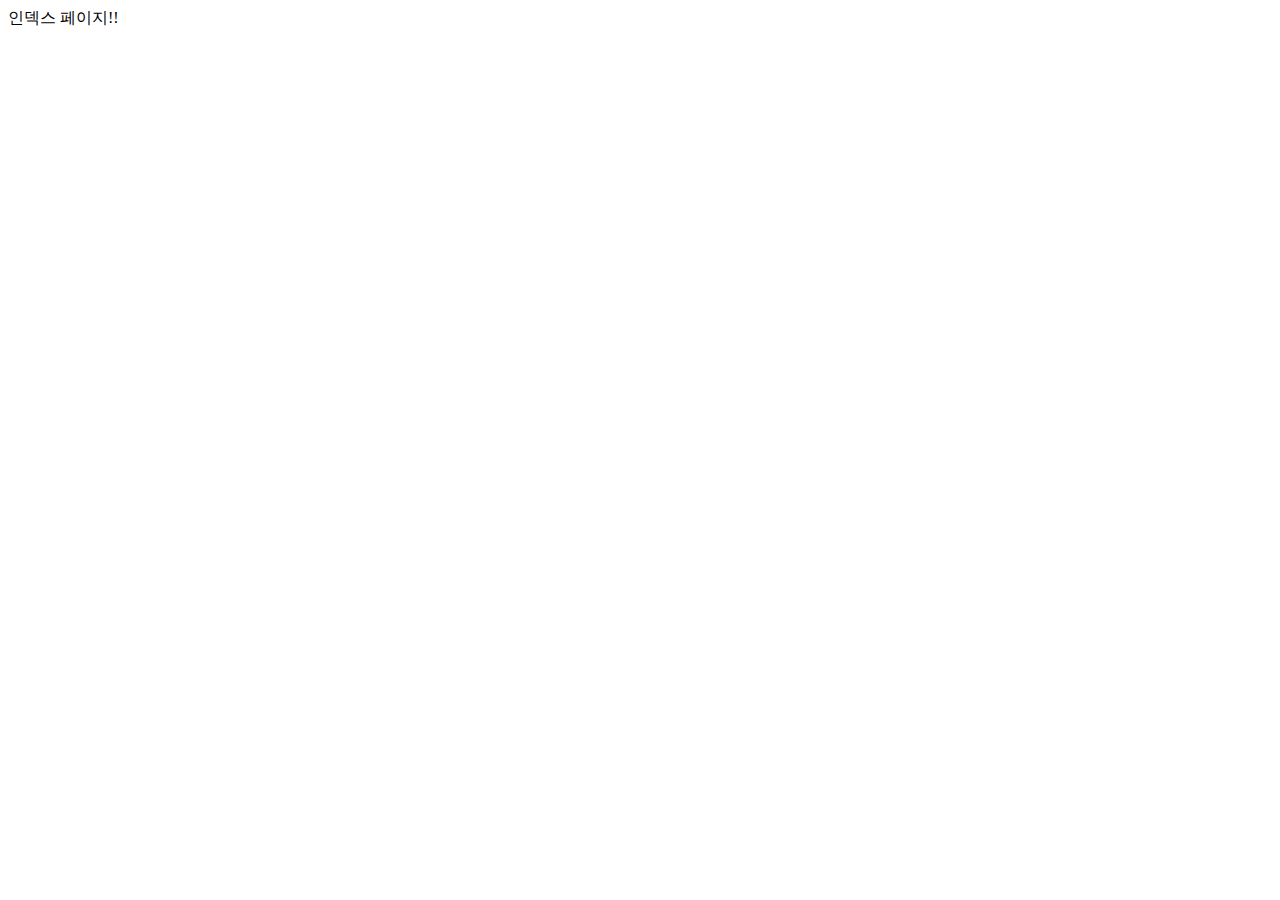
==== commit 25525cad: "템플릿 제거후 빈 html부터 만들기/ header 템플릿 적용/ 로고 적용/ 로고 javacript 스크롤 이미지 변경 추가/ Controller만 해놓음" ====
--- a/src/main/resources/templates/index.html
+++ b/src/main/resources/templates/index.html
@@ -1,937 +1,17 @@
 <!DOCTYPE html>
-<html lang="en">
-
+<html
+        xmlns:th="http://www.thymeleaf.org"
+        xmlns:layout="http://www.ultraq.net.nz/thymeleaf/layout"
+        layout:decorate="~{layouts/layout}"
+>
 <head>
-   <title>Z를래너</title>
-   <!-- HTML5 Shim and Respond.js IE9 support of HTML5 elements and media queries -->
-   <!-- WARNING: Respond.js doesn't work if you view the page via file:// -->
-   <!--[if lt IE 9]>
-     <script src="https://oss.maxcdn.com/libs/html5shiv/3.7.0/html5shiv.js"></script>
-     <script src="https://oss.maxcdn.com/libs/respond.js/1.4.2/respond.min.js"></script>
-     <![endif]-->
-
-   <meta charset="utf-8">
-   <meta http-equiv="X-UA-Compatible" content="IE=edge">
-   <meta name="viewport" content="width=device-width, initial-scale=1, maximum-scale=1.0, user-scalable=no">
-   <!-- Favicon icon -->
-   <link rel="shortcut icon" href="assets/images/favicon.ico" type="image/x-icon">
-   <link rel="icon" href="assets/images/favicon.ico" type="image/x-icon">
-
-   <!-- Google font-->
-   <link href="https://fonts.googleapis.com/css?family=Ubuntu:400,500,700" rel="stylesheet">
-
-   <!-- themify -->
-   <link rel="stylesheet" type="text/css" href="assets/icon/themify-icons/themify-icons.css">
-
-   <!-- iconfont -->
-   <link rel="stylesheet" type="text/css" href="assets/icon/icofont/css/icofont.css">
-
-   <!-- simple line icon -->
-   <link rel="stylesheet" type="text/css" href="assets/icon/simple-line-icons/css/simple-line-icons.css">
-
-   <!-- Required Fremwork -->
-   <link rel="stylesheet" type="text/css" href="assets/plugins/bootstrap/css/bootstrap.min.css">
-
-   <!-- Chartlist chart css -->
-   <link rel="stylesheet" href="assets/plugins/chartist/dist/chartist.css" type="text/css" media="all">
-
-   <!-- Weather css -->
-   <link href="assets/css/svg-weather.css" rel="stylesheet">
-
-
-   <!-- Style.css -->
-   <link rel="stylesheet" type="text/css" href="assets/css/main.css">
-
-   <!-- Responsive.css-->
-   <link rel="stylesheet" type="text/css" href="assets/css/responsive.css">
-
+    <!--    thymeleaf layout dialect가 contents페이지의 head태그를 layout의 head태그에 자동으로 추가해준다. -->
+    <!--    필요힌 css, script 추가영역 -->
 </head>
 
-<body class="sidebar-mini fixed">
-   <div class="loader-bg">
-      <div class="loader-bar">
-      </div>
-   </div>
-   <div class="wrapper">
-      <!-- Navbar-->
-      <header class="main-header-top hidden-print">
-         <a href="index.html" class="logo"><img class="img-fluid able-logo" src="assets/images/logo_white.png" style="width:100px"alt="Theme-logo"></a>
-         <nav class="navbar navbar-static-top">
-            <!-- Sidebar toggle button-->
-            <a href="#!" data-toggle="offcanvas" class="sidebar-toggle"></a>
-            <ul class="top-nav lft-nav">
-               <li>
-                  <a href="#!" data-toggle="dropdown" role="button" aria-haspopup="true" aria-expanded="false" class="dropdown-toggle drop icon-circle drop-image">
-                     <i class="ti-files"> </i><span> Files</span>
-                  </a>
-               </li>               
-               <li class="dropdown">
-                  <a href="#!" data-toggle="dropdown" role="button" aria-haspopup="true" aria-expanded="false" class="dropdown-toggle drop icon-circle drop-image">
-                     <span>Dropdown </span><i class=" icofont icofont-simple-down"></i>
-                  </a>
-                  <ul class="dropdown-menu settings-menu">
-                     <li><a href="#">List item 1</a></li>
-                     <li><a href="#">List item 2</a></li>
-                     <li><a href="#">List item 3</a></li>
-                     <li><a href="#">List item 4</a></li>
-                     <li><a href="#">List item 5</a></li>
-                  </ul>
-               </li>
-               <li class="dropdown pc-rheader-submenu message-notification search-toggle">
-                  <a href="#!" id="morphsearch-search" class="drop icon-circle txt-white">
-                     <i class="ti-search"></i>
-                  </a>
-               </li>
-            </ul>
-            <!-- Navbar Right Menu-->
-            <div class="navbar-custom-menu f-right">
-              <div class="upgrade-button">
-                <a href="#" class="icon-circle txt-white btn btn-sm btn-primary upgrade-button">
-                    <span>Upgrade To Pro</span>
-                </a>
-              </div>
-
-               <ul class="top-nav">
-                  <!--Notification Menu-->
-                    
-                  <li class="dropdown notification-menu">
-                     <a href="#!" data-toggle="dropdown" aria-expanded="false" class="dropdown-toggle">
-                        <i class="icon-bell"></i>
-                        <span class="badge badge-danger header-badge">9</span>
-                     </a>
-                     <ul class="dropdown-menu">
-                        <li class="not-head">You have <b class="text-primary">4</b> new notifications.</li>
-                        <li class="bell-notification">
-                           <a href="javascript:;" class="media">
-                              <span class="media-left media-icon">
-                    <img class="img-circle" src="assets/images/avatar-1.png" alt="User Image">
-                  </span>
-                              <div class="media-body"><span class="block">Lisa sent you a mail</span><span class="text-muted block-time">2min ago</span></div>
-                           </a>
-                        </li>
-                        <li class="bell-notification">
-                           <a href="javascript:;" class="media">
-                              <span class="media-left media-icon">
-                    <img class="img-circle" src="assets/images/avatar-2.png" alt="User Image">
-                  </span>
-                              <div class="media-body"><span class="block">Server Not Working</span><span class="text-muted block-time">20min ago</span></div>
-                           </a>
-                        </li>
-                        <li class="bell-notification">
-                           <a href="javascript:;" class="media"><span class="media-left media-icon">
-                    <img class="img-circle" src="assets/images/avatar-3.png" alt="User Image">
-                  </span>
-                                    <div class="media-body"><span class="block">Transaction xyz complete</span><span class="text-muted block-time">3 hours ago</span></div></a>
-                        </li>
-                        <li class="not-footer">
-                           <a href="#!">See all notifications.</a>
-                        </li>
-                     </ul>
-                  </li>
-                  <!-- chat dropdown -->
-                  <li class="pc-rheader-submenu ">
-                     <a href="#!" class="drop icon-circle displayChatbox">
-                        <i class="icon-bubbles"></i>
-                        <span class="badge badge-danger header-badge">5</span>
-                     </a>
-
-                  </li>
-                  <!-- window screen -->
-                  <li class="pc-rheader-submenu">
-                     <a href="#!" class="drop icon-circle" onclick="javascript:toggleFullScreen()">
-                        <i class="icon-size-fullscreen"></i>
-                     </a>
-
-                  </li>
-                  <!-- User Menu-->
-                  <li class="dropdown">
-                     <a href="#!" data-toggle="dropdown" role="button" aria-haspopup="true" aria-expanded="false" class="dropdown-toggle drop icon-circle drop-image">
-                        <span><img class="img-circle " src="assets/images/avatar-1.png" style="width:40px;" alt="User Image"></span>
-                        <span>John <b>Doe</b> <i class=" icofont icofont-simple-down"></i></span>
-
-                     </a>
-                     <ul class="dropdown-menu settings-menu">
-                        <li><a href="#!"><i class="icon-settings"></i> Settings</a></li>
-                        <li><a href="#"><i class="icon-user"></i> Profile</a></li>
-                        <li><a href="#"><i class="icon-envelope-open"></i> My Messages</a></li>
-                        <li class="p-0">
-                           <div class="dropdown-divider m-0"></div>
-                        </li>
-                        <li><a href="#"><i class="icon-lock"></i> Lock Screen</a></li>
-                        <li><a href="login1.html"><i class="icon-logout"></i> Logout</a></li>
-
-                     </ul>
-                  </li>
-               </ul>
-
-               <!-- search -->
-               <div id="morphsearch" class="morphsearch">
-                  <form class="morphsearch-form">
-
-                     <input class="morphsearch-input" type="search" placeholder="Search..." />
-
-                     <button class="morphsearch-submit" type="submit">Search</button>
-
-                  </form>
-                  <div class="morphsearch-content">
-                     <div class="dummy-column">
-                        <h2>People</h2>
-                        <a class="dummy-media-object" href="#!">
-                           <img class="round" src="http://0.gravatar.com/avatar/81b58502541f9445253f30497e53c280?s=50&d=identicon&r=G" alt="Sara Soueidan" />
-                           <h3>Sara Soueidan</h3>
-                        </a>
-
-                        <a class="dummy-media-object" href="#!">
-                           <img class="round" src="http://1.gravatar.com/avatar/9bc7250110c667cd35c0826059b81b75?s=50&d=identicon&r=G" alt="Shaun Dona" />
-                           <h3>Shaun Dona</h3>
-                        </a>
-                     </div>
-                     <div class="dummy-column">
-                        <h2>Popular</h2>
-                        <a class="dummy-media-object" href="#!">
-                           <img src="assets/images/avatar-1.png" alt="PagePreloadingEffect" />
-                           <h3>Page Preloading Effect</h3>
-                        </a>
-
-                        <a class="dummy-media-object" href="#!">
-                           <img src="assets/images/avatar-1.png" alt="DraggableDualViewSlideshow" />
-                           <h3>Draggable Dual-View Slideshow</h3>
-                        </a>
-                     </div>
-                     <div class="dummy-column">
-                        <h2>Recent</h2>
-                        <a class="dummy-media-object" href="#!">
-                           <img src="assets/images/avatar-1.png" alt="TooltipStylesInspiration" />
-                           <h3>Tooltip Styles Inspiration</h3>
-                        </a>
-                        <a class="dummy-media-object" href="#!">
-                           <img src="assets/images/avatar-1.png" alt="NotificationStyles" />
-                           <h3>Notification Styles Inspiration</h3>
-                        </a>
-                     </div>
-                  </div>
-                  <!-- /morphsearch-content -->
-                  <span class="morphsearch-close"><i class="icofont icofont-search-alt-1"></i></span>
-               </div>
-               <!-- search end -->
-            </div>
-         </nav>
-      </header>
-      <!-- Side-Nav-->
-      <aside class="main-sidebar hidden-print ">
-         <section class="sidebar" id="sidebar-scroll">
-            <!-- Sidebar Menu-->
-            <ul class="sidebar-menu">
-                <li class="nav-level">--- Navigation</li>
-                <li class="active treeview">
-                    <a class="waves-effect waves-dark" href="index.html">
-                        <i class="icon-speedometer"></i><span> Dashboard</span>
-                    </a>                
-                </li>
-                <li class="nav-level">--- Components</li>
-                <li class="treeview"><a class="waves-effect waves-dark" href="#!"><i class="icon-briefcase"></i><span> UI Elements</span><i class="icon-arrow-down"></i></a>
-                    <ul class="treeview-menu">
-                        <li><a class="waves-effect waves-dark" href="accordion.html"><i class="icon-arrow-right"></i> Accordion</a></li>
-                        <li><a class="waves-effect waves-dark" href="button.html"><i class="icon-arrow-right"></i> Button</a></li>
-                        <li><a class="waves-effect waves-dark" href="label-badge.html"><i class="icon-arrow-right"></i> Label Badge</a></li>
-                        <li><a class="waves-effect waves-dark" href="bootstrap-ui.html"><i class="icon-arrow-right"></i> Grid system</a></li>
-                        <li><a class="waves-effect waves-dark" href="box-shadow.html"><i class="icon-arrow-right"></i> Box Shadow</a></li>
-                        <li><a class="waves-effect waves-dark" href="color.html"><i class="icon-arrow-right"></i> Color</a></li>
-                        <li><a class="waves-effect waves-dark" href="light-box.html"><i class="icon-arrow-right"></i> Light Box</a></li>
-                        <li><a class="waves-effect waves-dark" href="notification.html"><i class="icon-arrow-right"></i> Notification</a></li>
-                        <li><a class="waves-effect waves-dark" href="panels-wells.html"><i class="icon-arrow-right"></i> Panels-Wells</a></li>
-                        <li><a class="waves-effect waves-dark" href="tabs.html"><i class="icon-arrow-right"></i> Tabs</a></li>
-                        <li><a class="waves-effect waves-dark" href="tooltips.html"><i class="icon-arrow-right"></i> Tooltips</a></li>
-                        <li><a class="waves-effect waves-dark" href="typography.html"><i class="icon-arrow-right"></i> Typography</a></li>
-                    </ul>
-                </li>
-
-                <li class="treeview"><a class="waves-effect waves-dark" href="#!"><i class="icon-chart"></i><span> Charts &amp; Maps</span><span class="label label-success menu-caption">New</span><i class="icon-arrow-down"></i></a>
-                    <ul class="treeview-menu">
-                        <li><a class="waves-effect waves-dark" href="float-chart.html"><i class="icon-arrow-right"></i> Float Charts</a></li>
-                        <li><a class="waves-effect waves-dark" href="morris-chart.html"><i class="icon-arrow-right"></i> Morris Charts</a></li>
-                    </ul>
-                </li>
-
-                <li class="treeview"><a class="waves-effect waves-dark" href="#!"><i class="icon-book-open"></i><span> Forms</span><i class="icon-arrow-down"></i></a>
-                    <ul class="treeview-menu">
-                        <li><a class="waves-effect waves-dark" href="form-elements-bootstrap.html"><i class="icon-arrow-right"></i> Form Elements Bootstrap</a></li>
-                        
-                        <li><a class="waves-effect waves-dark" href="form-elements-advance.html"><i class="icon-arrow-right"></i> Form Elements Advance</a></li>
-                    </ul>
-                </li>
-                
-                <li class="treeview">
-                    <a class="waves-effect waves-dark" href="basic-table.html">
-                        <i class="icon-list"></i><span> Table</span>
-                    </a>                
-                </li>
-
-
-                <li class="nav-level">--- More</li>
-
-                <li class="treeview"><a class="waves-effect waves-dark" href="#!"><i class="icon-docs"></i><span>Pages</span><i class="icon-arrow-down"></i></a>
-                    <ul class="treeview-menu">
-                        <li class="treeview"><a href="#!"><i class="icon-arrow-right"></i><span> Authentication</span><i class="icon-arrow-down"></i></a>
-                            <ul class="treeview-menu">
-                                <li><a class="waves-effect waves-dark" href="register1.html" target="_blank"><i class="icon-arrow-right"></i> Register 1</a></li>
-                                
-                                <li><a class="waves-effect waves-dark" href="login1.html" target="_blank"><i class="icon-arrow-right"></i><span> Login 1</span></a></li>
-                                <li><a class="waves-effect waves-dark" href="forgot-password.html" target="_blank"><i class="icon-arrow-right"></i><span> Forgot Password</span></a></li>
-                                
-                            </ul>
-                        </li>
-                        
-                        <li><a class="waves-effect waves-dark" href="404.html" target="_blank"><i class="icon-arrow-right"></i> Error 404</a></li>
-                        <li><a class="waves-effect waves-dark" href="sample-page.html"><i class="icon-arrow-right"></i> Sample Page</a></li>
-                        
-                    </ul>
-                </li>
-
-
-                <li class="nav-level">--- Menu Level</li>
-
-                <li class="treeview"><a class="waves-effect waves-dark" href="#!"><i class="icofont icofont-company"></i><span>Menu Level 1</span><i class="icon-arrow-down"></i></a>
-                    <ul class="treeview-menu">
-                        <li>
-                            <a class="waves-effect waves-dark" href="#!">
-                                <i class="icon-arrow-right"></i>
-                                Level Two
-                            </a>
-                        </li>
-                        <li class="treeview">
-                            <a class="waves-effect waves-dark" href="#!">
-                                <i class="icon-arrow-right"></i>
-                                <span>Level Two</span>
-                                <i class="icon-arrow-down"></i>
-                            </a>
-                            <ul class="treeview-menu">
-                                <li>
-                                    <a class="waves-effect waves-dark" href="#!">
-                                        <i class="icon-arrow-right"></i>
-                                        Level Three
-                                    </a>
-                                </li>
-                                <li>
-                                    <a class="waves-effect waves-dark" href="#!">
-                                        <i class="icon-arrow-right"></i>
-                                        <span>Level Three</span>
-                                        <i class="icon-arrow-down"></i>
-                                    </a>
-                                    <ul class="treeview-menu">
-                                        <li>
-                                            <a class="waves-effect waves-dark" href="#!">
-                                                <i class="icon-arrow-right"></i>
-                                                Level Four
-                                            </a>
-                                        </li>
-                                        <li>
-                                            <a class="waves-effect waves-dark" href="#!">
-                                                <i class="icon-arrow-right"></i>
-                                                Level Four
-                                            </a>
-                                        </li>
-                                    </ul>
-                                </li>
-                            </ul>
-                        </li>
-                    </ul>
-                </li>
-            </ul>
-         </section>
-      </aside>
-      <!-- Sidebar chat start -->
-      <div id="sidebar" class="p-fixed header-users showChat">
-         <div class="had-container">
-            <div class="card card_main header-users-main">
-               <div class="card-content user-box">
-                  <div class="md-group-add-on p-20">
-                     <span class="md-add-on">
-                                    <i class="icofont icofont-search-alt-2 chat-search"></i>
-                                 </span>
-                     <div class="md-input-wrapper">
-                        <input type="text" class="md-form-control" name="username" id="search-friends">
-                        <label>Search</label>
-                     </div>
-
-                  </div>
-                  <div class="media friendlist-main">
-
-                     <h6>Friend List</h6>
-
-                  </div>
-                  <div class="main-friend-list">
-                     <div class="media friendlist-box" data-id="1" data-status="online" data-username="Josephin Doe" data-toggle="tooltip" data-placement="left" title="Josephin Doe">
-
-                        <a class="media-left" href="#!">
-                           <img class="media-object img-circle" src="assets/images/avatar-1.png" alt="Generic placeholder image">
-                           <div class="live-status bg-success"></div>
-                        </a>
-                        <div class="media-body">
-                           <div class="friend-header">Josephin Doe</div>
-                           <span>20min ago</span>
-                        </div>
-                     </div>
-                     <div class="media friendlist-box" data-id="3" data-status="online" data-username="Alice" data-toggle="tooltip" data-placement="left" title="Alice">
-                        <a class="media-left" href="#!">
-                           <img class="media-object img-circle" src="assets/images/avatar-2.png" alt="Generic placeholder image">
-                           <div class="live-status bg-success"></div>
-                        </a>
-                        <div class="media-body">
-                           <div class="friend-header">Alice</div>
-                           <span>1 hour ago</span>
-                        </div>
-                     </div>
-                     <div class="media friendlist-box" data-id="7" data-status="offline" data-username="Michael Scofield" data-toggle="tooltip" data-placement="left" title="Michael Scofield">
-                        <a class="media-left" href="#!">
-                           <img class="media-object img-circle" src="assets/images/avatar-3.png" alt="Generic placeholder image">
-                           <div class="live-status bg-danger"></div>
-                        </a>
-                        <div class="media-body">
-                           <div class="friend-header">Michael Scofield</div>
-                           <span>3 hours ago</span>
-                        </div>
-                     </div>
-                     <div class="media friendlist-box" data-id="5" data-status="online" data-username="Irina Shayk" data-toggle="tooltip" data-placement="left" title="Irina Shayk">
-                        <a class="media-left" href="#!">
-                           <img class="media-object img-circle" src="assets/images/avatar-4.png" alt="Generic placeholder image">
-                           <div class="live-status bg-success"></div>
-                        </a>
-                        <div class="media-body">
-                           <div class="friend-header">Irina Shayk</div>
-                           <span>1 day ago</span>
-                        </div>
-                     </div>
-                     <div class="media friendlist-box" data-id="6" data-status="offline" data-username="Sara Tancredi" data-toggle="tooltip" data-placement="left" title="Sara Tancredi">
-                        <a class="media-left" href="#!">
-                           <img class="media-object img-circle" src="assets/images/avatar-5.png" alt="Generic placeholder image">
-                           <div class="live-status bg-danger"></div>
-                        </a>
-                        <div class="media-body">
-                           <div class="friend-header">Sara Tancredi</div>
-                           <span>2 days ago</span>
-                        </div>
-                     </div>
-                     <div class="media friendlist-box" data-id="1" data-status="online" data-username="Josephin Doe" data-toggle="tooltip" data-placement="left" title="Josephin Doe">
-                        <a class="media-left" href="#!">
-                           <img class="media-object img-circle" src="assets/images/avatar-1.png" alt="Generic placeholder image">
-                           <div class="live-status bg-success"></div>
-                        </a>
-                        <div class="media-body">
-                           <div class="friend-header">Josephin Doe</div>
-                           <span>20min ago</span>
-                        </div>
-                     </div>
-                     <div class="media friendlist-box" data-id="3" data-status="online" data-username="Alice" data-toggle="tooltip" data-placement="left" title="Alice">
-                        <a class="media-left" href="#!">
-                           <img class="media-object img-circle" src="assets/images/avatar-2.png" alt="Generic placeholder image">
-                           <div class="live-status bg-success"></div>
-                        </a>
-                        <div class="media-body">
-                           <div class="friend-header">Alice</div>
-                           <span>1 hour ago</span>
-                        </div>
-                     </div>
-                     <div class="media friendlist-box" data-id="1" data-status="online" data-username="Josephin Doe" data-toggle="tooltip" data-placement="left" title="Josephin Doe">
-
-                        <a class="media-left" href="#!">
-                           <img class="media-object img-circle" src="assets/images/avatar-1.png" alt="Generic placeholder image">
-                           <div class="live-status bg-success"></div>
-                        </a>
-                        <div class="media-body">
-                           <div class="friend-header">Josephin Doe</div>
-                           <span>20min ago</span>
-                        </div>
-                     </div>
-                     <div class="media friendlist-box" data-id="3" data-status="online" data-username="Alice" data-toggle="tooltip" data-placement="left" title="Alice">
-                        <a class="media-left" href="#!">
-                           <img class="media-object img-circle" src="assets/images/avatar-2.png" alt="Generic placeholder image">
-                           <div class="live-status bg-success"></div>
-                        </a>
-                        <div class="media-body">
-                           <div class="friend-header">Alice</div>
-                           <span>1 hour ago</span>
-                        </div>
-                     </div>
-                     <div class="media friendlist-box" data-id="1" data-status="online" data-username="Josephin Doe" data-toggle="tooltip" data-placement="left" title="Josephin Doe">
-
-                        <a class="media-left" href="#!">
-                           <img class="media-object img-circle" src="assets/images/avatar-1.png" alt="Generic placeholder image">
-                           <div class="live-status bg-success"></div>
-                        </a>
-                        <div class="media-body">
-                           <div class="friend-header">Josephin Doe</div>
-                           <span>20min ago</span>
-                        </div>
-                     </div>
-                     <div class="media friendlist-box" data-id="3" data-status="online" data-username="Alice" data-toggle="tooltip" data-placement="left" title="Alice">
-                        <a class="media-left" href="#!">
-                           <img class="media-object img-circle" src="assets/images/avatar-2.png" alt="Generic placeholder image">
-                           <div class="live-status bg-success"></div>
-                        </a>
-                        <div class="media-body">
-                           <div class="friend-header">Alice</div>
-                           <span>1 hour ago</span>
-                        </div>
-                     </div>
-                     <div class="media friendlist-box" data-id="1" data-status="online" data-username="Josephin Doe" data-toggle="tooltip" data-placement="left" title="Josephin Doe">
-
-                        <a class="media-left" href="#!">
-                           <img class="media-object img-circle" src="assets/images/avatar-1.png" alt="Generic placeholder image">
-                           <div class="live-status bg-success"></div>
-                        </a>
-                        <div class="media-body">
-                           <div class="friend-header">Josephin Doe</div>
-                           <span>20min ago</span>
-                        </div>
-                     </div>
-                     <div class="media friendlist-box" data-id="1" data-status="online" data-username="Josephin Doe" data-toggle="tooltip" data-placement="left" title="Josephin Doe">
-
-                        <a class="media-left" href="#!">
-                           <img class="media-object img-circle" src="assets/images/avatar-1.png" alt="Generic placeholder image">
-                           <div class="live-status bg-success"></div>
-                        </a>
-                        <div class="media-body">
-                           <div class="friend-header">Josephin Doe</div>
-                           <span>20min ago</span>
-                        </div>
-                     </div>
-                     <div class="media friendlist-box" data-id="1" data-status="online" data-username="Josephin Doe" data-toggle="tooltip" data-placement="left" title="Josephin Doe">
-
-                        <a class="media-left" href="#!">
-                           <img class="media-object img-circle" src="assets/images/avatar-1.png" alt="Generic placeholder image">
-                           <div class="live-status bg-success"></div>
-                        </a>
-                        <div class="media-body">
-                           <div class="friend-header">Josephin Doe</div>
-                           <span>20min ago</span>
-                        </div>
-                     </div>
-                     <div class="media friendlist-box" data-id="1" data-status="online" data-username="Josephin Doe" data-toggle="tooltip" data-placement="left" title="Josephin Doe">
-
-                        <a class="media-left" href="#!">
-                           <img class="media-object img-circle" src="assets/images/avatar-1.png" alt="Generic placeholder image">
-                           <div class="live-status bg-success"></div>
-                        </a>
-                        <div class="media-body">
-                           <div class="friend-header">Josephin Doe</div>
-                           <span>20min ago</span>
-                        </div>
-                     </div>
-                  </div>
-               </div>
-            </div>
-         </div>
-
-      </div>
-      <div class="showChat_inner">
-         <div class="media chat-inner-header">
-            <a class="back_chatBox">
-               <i class="icofont icofont-rounded-left"></i> Josephin Doe
-            </a>
-         </div>
-         <div class="media chat-messages">
-            <a class="media-left photo-table" href="#!">
-               <img class="media-object img-circle m-t-5" src="assets/images/avatar-1.png" alt="Generic placeholder image">
-               <div class="live-status bg-success"></div>
-            </a>
-            <div class="media-body chat-menu-content">
-               <div class="">
-                  <p class="chat-cont">I'm just looking around. Will you tell me something about yourself?</p>
-                  <p class="chat-time">8:20 a.m.</p>
-               </div>
-            </div>
-         </div>
-         <div class="media chat-messages">
-            <div class="media-body chat-menu-reply">
-               <div class="">
-                  <p class="chat-cont">I'm just looking around. Will you tell me something about yourself?</p>
-                  <p class="chat-time">8:20 a.m.</p>
-               </div>
-            </div>
-            <div class="media-right photo-table">
-               <a href="#!">
-                  <img class="media-object img-circle m-t-5" src="assets/images/avatar-2.png" alt="Generic placeholder image">
-                  <div class="live-status bg-success"></div>
-               </a>
-            </div>
-         </div>
-         <div class="media chat-reply-box">
-            <div class="md-input-wrapper">
-               <input type="text" class="md-form-control" id="inputEmail" name="inputEmail">
-               <label>Share your thoughts</label>
-               <span class="highlight"></span>
-               <span class="bar"></span> <button type="button" class="chat-send waves-effect waves-light">
-                     <i class="icofont icofont-location-arrow f-20 "></i>
-                 </button>
-
-               <button type="button" class="chat-send waves-effect waves-light">
-                    <i class="icofont icofont-location-arrow f-20 "></i>
-                </button>
-            </div>
-
-         </div>
-      </div>
-      <!-- Sidebar chat end-->
-      <div class="content-wrapper">
-         <!-- Container-fluid starts -->
-         <!-- Main content starts -->
-         <div class="container-fluid">
-            <div class="row">
-               <div class="main-header">
-                  <h4>Dashboard</h4>
-               </div>
-            </div>
-            <!-- 4-blocks row start -->
-            <div class="row dashboard-header">
-               <div class="col-lg-3 col-md-6">
-                  <div class="card dashboard-product">
-                     <span>Products</span>
-                     <h2 class="dashboard-total-products">4500</h2>
-                     <span class="label label-warning">Sales</span>Arriving Today
-                     <div class="side-box">
-                        <i class="ti-signal text-warning-color"></i>
-                     </div>
-                  </div>
-               </div>
-               <div class="col-lg-3 col-md-6">
-                  <div class="card dashboard-product">
-                     <span>Products</span>
-                     <h2 class="dashboard-total-products">37,500</h2>
-                     <span class="label label-primary">Views</span>View Today
-                     <div class="side-box ">
-                        <i class="ti-gift text-primary-color"></i>
-                     </div>
-                  </div>
-               </div>
-               <div class="col-lg-3 col-md-6">
-                  <div class="card dashboard-product">
-                     <span>Products</span>
-                     <h2 class="dashboard-total-products">$<span>30,780</span></h2>
-                     <span class="label label-success">Sales</span>Reviews
-                     <div class="side-box">
-                        <i class="ti-direction-alt text-success-color"></i>
-                     </div>
-                  </div>
-               </div>
-               <div class="col-lg-3 col-md-6">
-                  <div class="card dashboard-product">
-                     <span>Products</span>
-                     <h2 class="dashboard-total-products">$<span>30,780</span></h2>
-                     <span class="label label-danger">Sales</span>Reviews
-                     <div class="side-box">
-                        <i class="ti-rocket text-danger-color"></i>
-                     </div>
-                  </div>
-               </div>
-            </div>
-            <!-- 4-blocks row end -->
-
-            <!-- 1-3-block row start -->
-            <div class="row">
-               <div class="col-lg-4">
-                  <div class="card">
-                     <div class="user-block-2">
-                        <img class="img-fluid" src="assets/images/widget/user-1.png" alt="user-header">
-                        <h5>Josephin Villa</h5>
-                        <h6>Software Engineer</h6>
-                     </div>
-                     <div class="card-block">
-                        <div class="user-block-2-activities">
-                           <div class="user-block-2-active">
-                              <i class="icofont icofont-clock-time"></i> Recent Activities
-                              <label class="label label-primary">480</label>
-                           </div>
-                        </div>
-                        <div class="user-block-2-activities">
-                           <div class="user-block-2-active">
-                              <i class="icofont icofont-users"></i> Current Employees
-                              <label class="label label-primary">390</label>
-                           </div>
-                        </div>
-
-                        <div class="user-block-2-activities">
-                           <div class="user-block-2-active">
-                              <i class="icofont icofont-ui-user"></i> Following
-                              <label class="label label-primary">485</label>
-                           </div>
-
-                        </div>
-                        <div class="user-block-2-activities">
-                           <div class="user-block-2-active">
-                              <i class="icofont icofont-picture"></i> Pictures
-                              <label class="label label-primary">506</label>
-                           </div>
-                        </div>
-                        <div class="text-center">
-                           <button type="button" class="btn btn-warning waves-effect waves-light text-uppercase m-r-30">
-                                    Follows
-                                </button>
-                           <button type="button" class="btn btn-primary waves-effect waves-light text-uppercase">
-                                    Message
-                                </button>
-                        </div>
-                     </div>
-                  </div>
-               </div>
-               <div class="col-lg-8">
-                  <div class="card">
-                     <div class="card-header">
-                        <h5 class="card-header-text">Bar chart</h5>
-                     </div>
-                     <div class="card-block">
-                        <div id="barchart" style="min-width: 250px; height: 330px; margin: 0 auto"></div>
-                     </div>
-                  </div>
-               </div>
-               <div class="col-xl-4 col-lg-12 grid-item">
-                  <div class="card">
-                     <div class="card-block horizontal-card-img d-flex">
-                        <img class="media-object img-circle" src="assets/images/avatar-3.png" alt="Generic placeholder image">
-                        <div class="d-inlineblock  p-l-20">
-                          <h6>Josephin Doe</h6>
-                          <a href="#">contact@admin.com</a>
-                       </div>
-                        <h6 class="txt-warning rotate-txt">Designer</h6>
-                     </div>
-                  </div>
-               </div>
-               <div class="col-xl-4 col-lg-12 grid-item">
-                  <div class="card">
-                     <div class="card-block horizontal-card-img d-flex">
-                        <img class="media-object img-circle" src="assets/images/lockscreen.png" alt="Generic placeholder image">
-                        <div class="d-inlineblock  p-l-20">
-                          <h6>Josephin Doe</h6>
-                          <a href="#">contact@admin.com</a>
-                       </div>
-                        <h6 class="txt-danger rotate-txt">Developer</h6>
-                     </div>
-                  </div>
-               </div>
-            </div>
-            <!-- 1-3-block row end -->
-
-            <!-- 2-1 block start -->
-            <div class="row">
-               <div class="col-xl-8 col-lg-12">
-                  <div class="card">
-                     <div class="card-block">
-                        <div class="table-responsive">
-                           <table class="table m-b-0 photo-table">
-                              <thead>
-                                 <tr class="text-uppercase">
-                                    <th>Photo</th>
-                                    <th>Project</th>
-                                    <th>Completed</th>
-                                    <th>Status</th>
-                                    <th>Date</th>
-                                 </tr>
-                              </thead>
-                              <tbody>
-                                 <tr>
-                                    <th>
-                                       <img class="img-fluid img-circle" src="assets/images/avatar-2.png" alt="User">
-                                    </th>
-                                    <td>Appestia Project
-                                       <p><i class="icofont icofont-clock-time"></i>Created 14.9.2016</p>
-                                    </td>
-                                    <td>
-                                       <span class="pie" style="display: none;">226,134</span><svg class="peity" height="30" width="30"><path d="M 15.000000000000002 0 A 15 15 0 1 1 4.209902994920235 25.41987555688496 L 15 15" fill="#2196F3"></path><path d="M 4.209902994920235 25.41987555688496 A 15 15 0 0 1 14.999999999999996 0 L 15 15" fill="#ccc"></path></svg>
-                                    </td>
-                                    <td>50%</td>
-                                    <td>October 21, 2015</td>
-                                 </tr>
-                                 <tr>
-                                    <th>
-                                       <img class="img-fluid img-circle" src="assets/images/avatar-4.png" alt="User">
-                                    </th>
-                                    <td>Contract with belife Company
-                                       <p><i class="icofont icofont-clock-time"></i>Created 20.10.2016</p>
-                                    </td>
-                                    <td>
-                                       <span class="pie" style="display: none;">0.52/1.561</span><svg class="peity" height="30" width="30"><path d="M 15.000000000000002 0 A 15 15 0 0 1 28.00043211809656 22.482564048691025 L 15 15" fill="#2196F3"></path><path d="M 28.00043211809656 22.482564048691025 A 15 15 0 1 1 14.999999999999996 0 L 15 15" fill="#ccc"></path></svg>
-                                    </td>
-                                    <td>70%</td>
-                                    <td>November 21, 2015</td>
-                                 </tr>
-                                 <tr>
-                                    <th>
-                                       <img class="img-fluid img-circle" src="assets/images/avatar-1.png" alt="User">
-                                    </th>
-                                    <td>Web Consultancy project
-                                       <p><i class="icofont icofont-clock-time"></i>Created 20.10.2016</p>
-                                    </td>
-                                    <td>
-                                       <span class="pie" style="display: none;">1,4</span><svg class="peity" height="30" width="30"><path d="M 15.000000000000002 0 A 15 15 0 0 1 29.265847744427305 10.36474508437579 L 15 15" fill="#2196F3"></path><path d="M 29.265847744427305 10.36474508437579 A 15 15 0 1 1 14.999999999999996 0 L 15 15" fill="#ccc"></path></svg>
-                                    </td>
-                                    <td>40%</td>
-                                    <td>September 21, 2015</td>
-                                 </tr>
-                                 <tr>
-                                    <th>
-                                       <img class="img-fluid img-circle" src="assets/images/avatar-3.png" alt="User">
-                                    </th>
-                                    <td>Contract with belife Company
-                                       <p><i class="icofont icofont-clock-time"></i>Created 20.10.2016</p>
-                                    </td>
-                                    <td>
-                                       <span class="pie" style="display: none;">0.52/1.561</span><svg class="peity" height="30" width="30"><path d="M 15.000000000000002 0 A 15 15 0 0 1 28.00043211809656 22.482564048691025 L 15 15" fill="#2196F3"></path><path d="M 28.00043211809656 22.482564048691025 A 15 15 0 1 1 14.999999999999996 0 L 15 15" fill="#ccc"></path></svg>
-                                    </td>
-                                    <td>70%</td>
-                                    <td>November 21, 2015</td>
-                                 </tr>
-                                 <tr>
-                                    <th>
-                                       <img class="img-fluid img-circle" src="assets/images/avatar-1.png" alt="User">
-                                    </th>
-                                    <td>Contract with belife Company
-                                       <p><i class="icofont icofont-clock-time"></i>Created 20.10.2016</p>
-                                    </td>
-                                    <td>
-                                       <span class="pie" style="display: none;">0.52/1.561</span><svg class="peity" height="30" width="30"><path d="M 15.000000000000002 0 A 15 15 0 0 1 28.00043211809656 22.482564048691025 L 15 15" fill="#2196F3"></path><path d="M 28.00043211809656 22.482564048691025 A 15 15 0 1 1 14.999999999999996 0 L 15 15" fill="#ccc"></path></svg>
-                                    </td>
-                                    <td>70%</td>
-                                    <td>November 21, 2015</td>
-                                 </tr>
-                                 <tr>
-                                    <th>
-                                       <img class="img-fluid img-circle" src="assets/images/avatar-2.png" alt="User">
-                                    </th>
-                                    <td>Contract with belife Company
-                                       <p><i class="icofont icofont-clock-time"></i>Created 20.10.2016</p>
-                                    </td>
-                                    <td>
-                                       <span class="pie" style="display: none;">0.52/1.561</span><svg class="peity" height="30" width="30"><path d="M 15.000000000000002 0 A 15 15 0 0 1 28.00043211809656 22.482564048691025 L 15 15" fill="#2196F3"></path><path d="M 28.00043211809656 22.482564048691025 A 15 15 0 1 1 14.999999999999996 0 L 15 15" fill="#ccc"></path></svg>
-                                    </td>
-                                    <td>70%</td>
-                                    <td>November 21, 2015</td>
-                                 </tr>
-
-                              </tbody>
-                           </table>
-                        </div>
-                     </div>
-                  </div>
-               </div>
-               <div class="col-xl-4 col-lg-12">
-                  <div class="card">
-                     <div class="card-header">
-                        <h5 class="card-header-text">Bar chart</h5>
-                     </div>
-                     <div class="card-block">
-                        <div id="piechart" style="min-width: 250px; height: 460px; margin: 0 auto"></div>
-                     </div>
-                  </div>
-               </div>
-            </div>
-            <!-- 2-1 block end -->
-         </div>
-         <!-- Main content ends -->
-         <!-- Container-fluid ends -->
-         <div class="fixed-button">
-            <a href="#!" class="btn btn-md btn-primary">
-              <i class="fa fa-shopping-cart" aria-hidden="true"></i> Upgrade To Pro
-            </a>
-         </div>
-      </div>
-   </div>
-
-
-   <!-- Warning Section Starts -->
-   <!-- Older IE warning message -->
-   <!--[if lt IE 9]>
-      <div class="ie-warning">
-          <h1>Warning!!</h1>
-          <p>You are using an outdated version of Internet Explorer, please upgrade <br/>to any of the following web browsers to access this website.</p>
-          <div class="iew-container">
-              <ul class="iew-download">
-                  <li>
-                      <a href="http://www.google.com/chrome/">
-                          <img src="assets/images/browser/chrome.png" alt="Chrome">
-                          <div>Chrome</div>
-                      </a>
-                  </li>
-                  <li>
-                      <a href="https://www.mozilla.org/en-US/firefox/new/">
-                          <img src="assets/images/browser/firefox.png" alt="Firefox">
-                          <div>Firefox</div>
-                      </a>
-                  </li>
-                  <li>
-                      <a href="http://www.opera.com">
-                          <img src="assets/images/browser/opera.png" alt="Opera">
-                          <div>Opera</div>
-                      </a>
-                  </li>
-                  <li>
-                      <a href="https://www.apple.com/safari/">
-                          <img src="assets/images/browser/safari.png" alt="Safari">
-                          <div>Safari</div>
-                      </a>
-                  </li>
-                  <li>
-                      <a href="http://windows.microsoft.com/en-us/internet-explorer/download-ie">
-                          <img src="assets/images/browser/ie.png" alt="">
-                          <div>IE (9 & above)</div>
-                      </a>
-                  </li>
-              </ul>
-          </div>
-          <p>Sorry for the inconvenience!</p>
-      </div>
-      <![endif]-->
-   <!-- Warning Section Ends -->
-
-   <!-- Required Jqurey -->
-   <script src="assets/plugins/Jquery/dist/jquery.min.js"></script>
-   <script src="assets/plugins/jquery-ui/jquery-ui.min.js"></script>
-   <script src="assets/plugins/tether/dist/js/tether.min.js"></script>
-
-   <!-- Required Fremwork -->
-   <script src="assets/plugins/bootstrap/js/bootstrap.min.js"></script>
-
-   <!-- Scrollbar JS-->
-   <script src="assets/plugins/jquery-slimscroll/jquery.slimscroll.js"></script>
-   <script src="assets/plugins/jquery.nicescroll/jquery.nicescroll.min.js"></script>
-
-   <!--classic JS-->
-   <script src="assets/plugins/classie/classie.js"></script>
-
-   <!-- notification -->
-   <script src="assets/plugins/notification/js/bootstrap-growl.min.js"></script>
-
-   <!-- Sparkline charts -->
-   <script src="assets/plugins/jquery-sparkline/dist/jquery.sparkline.js"></script>
-
-   <!-- Counter js  -->
-   <script src="assets/plugins/waypoints/jquery.waypoints.min.js"></script>
-   <script src="assets/plugins/countdown/js/jquery.counterup.js"></script>
-
-   <!-- Echart js -->
-   <script src="assets/plugins/charts/echarts/js/echarts-all.js"></script>
-
-   <script src="https://code.highcharts.com/highcharts.js"></script>
-   <script src="https://code.highcharts.com/modules/exporting.js"></script>
-   <script src="https://code.highcharts.com/highcharts-3d.js"></script>
-
-   <!-- custom js -->
-   <script type="text/javascript" src="assets/js/main.min.js"></script>
-   <script type="text/javascript" src="assets/pages/dashboard.js"></script>
-   <script type="text/javascript" src="assets/pages/elements.js"></script>
-   <script src="assets/js/menu.min.js"></script>
-<script>
-var $window = $(window);
-var nav = $('.fixed-button');
-$window.scroll(function(){
-    if ($window.scrollTop() >= 200) {
-       nav.addClass('active');
-    }
-    else {
-       nav.removeClass('active');
-    }
-});
-</script>
-
-</body>
-
-</html>
+<div layout:fragment="content">
+    <div id="main_container">
+        인덱스 페이지!!
+    </div>
+</div>
+</html>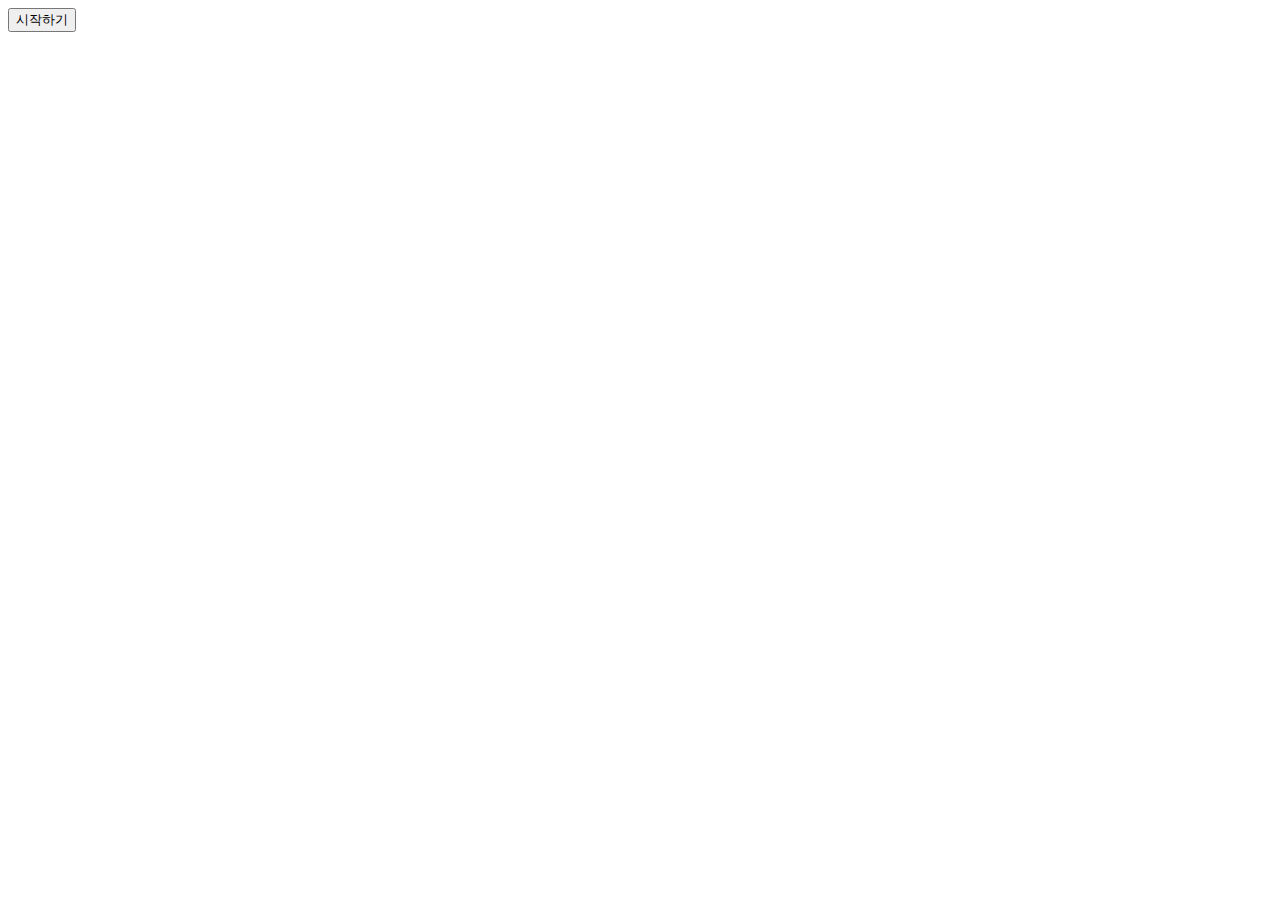
==== commit 9e539101: "로그인 회원가입 템플릿 추가 / 회원가입 로직 추가중" ====
--- a/src/main/resources/templates/index.html
+++ b/src/main/resources/templates/index.html
@@ -11,7 +11,9 @@
 
 <div layout:fragment="content">
     <div id="main_container">
-        인덱스 페이지!!
+        <div id="start_div">
+<!--            <p th:text="${name}+'님 반가워요!'"></p>-->
+            <input type="button" value="시작하기" name="start" onclick="#"></div>
     </div>
 </div>
 </html>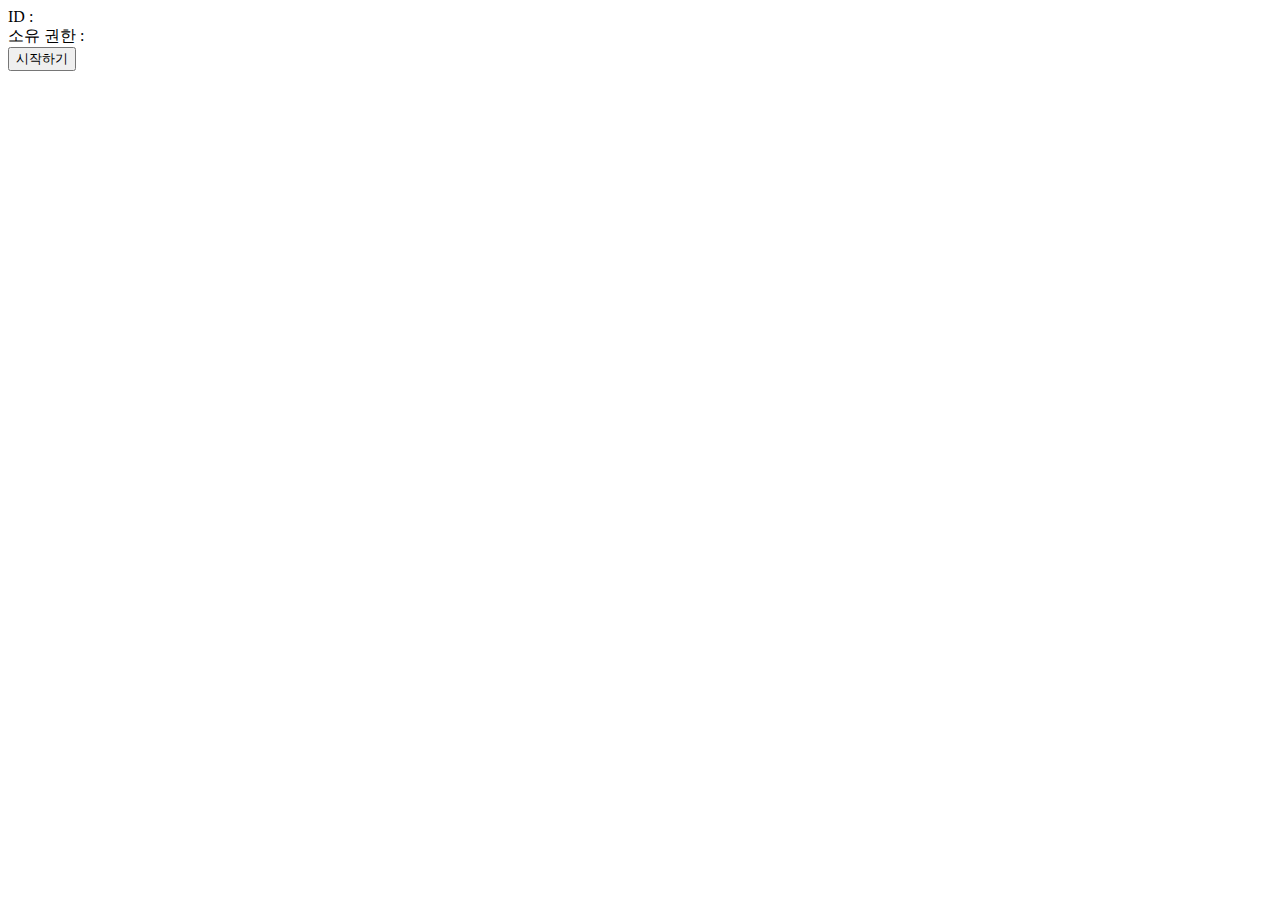
==== commit cf11d3ef: "회원가입 로그인 기능 완성 세션 관리 미흡/ 메인화면 로그인 시 로그인/회원가입 버튼 사라지고 로그아웃 버튼 생기게하기" ====
--- a/src/main/resources/templates/index.html
+++ b/src/main/resources/templates/index.html
@@ -2,6 +2,7 @@
 <html
         xmlns:th="http://www.thymeleaf.org"
         xmlns:layout="http://www.ultraq.net.nz/thymeleaf/layout"
+        xmlns:sec="https://www.thymeleaf.org/thymeleaf-extras-springsecurity3"
         layout:decorate="~{layouts/layout}"
 >
 <head>
@@ -11,6 +12,8 @@
 
 <div layout:fragment="content">
     <div id="main_container">
+        ID : <span sec:authentication="name"></span> <br>
+        소유 권한 : <span sec:authentication="authorities"></span> <br>
         <div id="start_div">
 <!--            <p th:text="${name}+'님 반가워요!'"></p>-->
             <input type="button" value="시작하기" name="start" onclick="#"></div>
